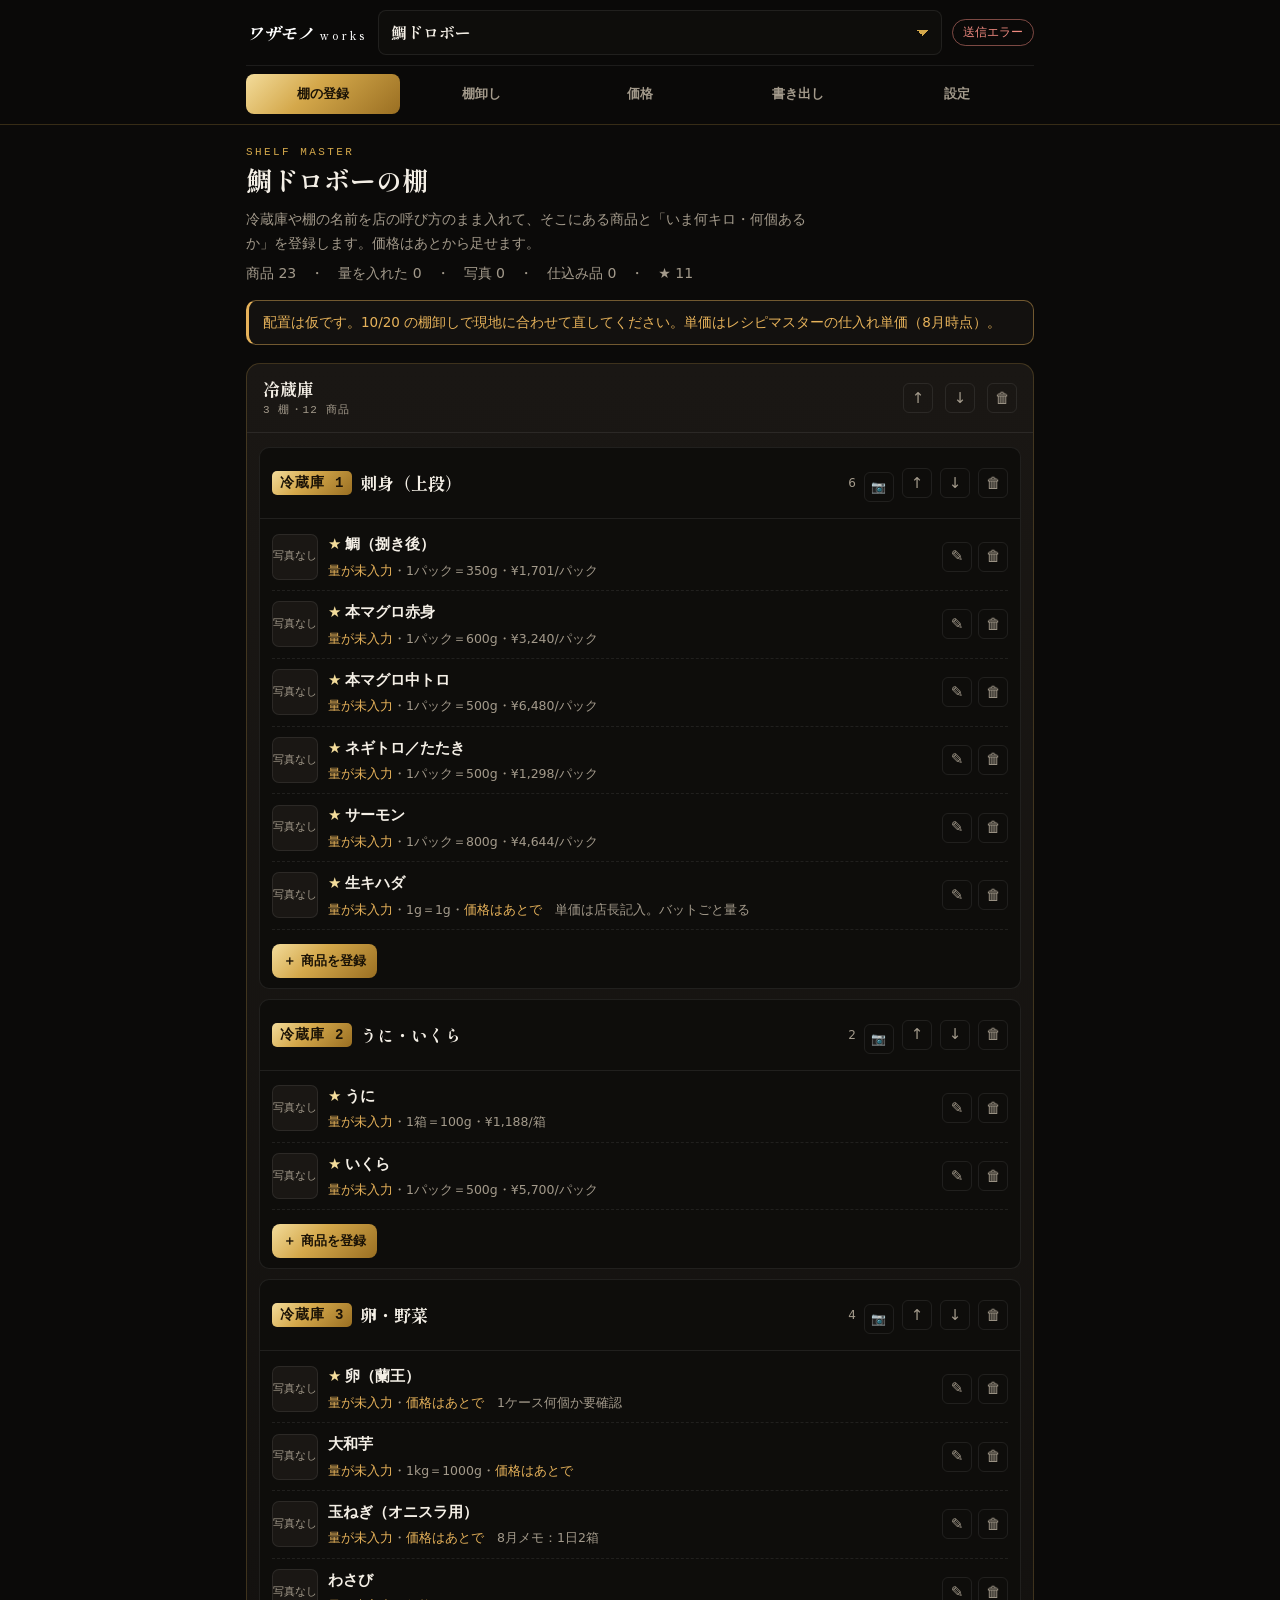
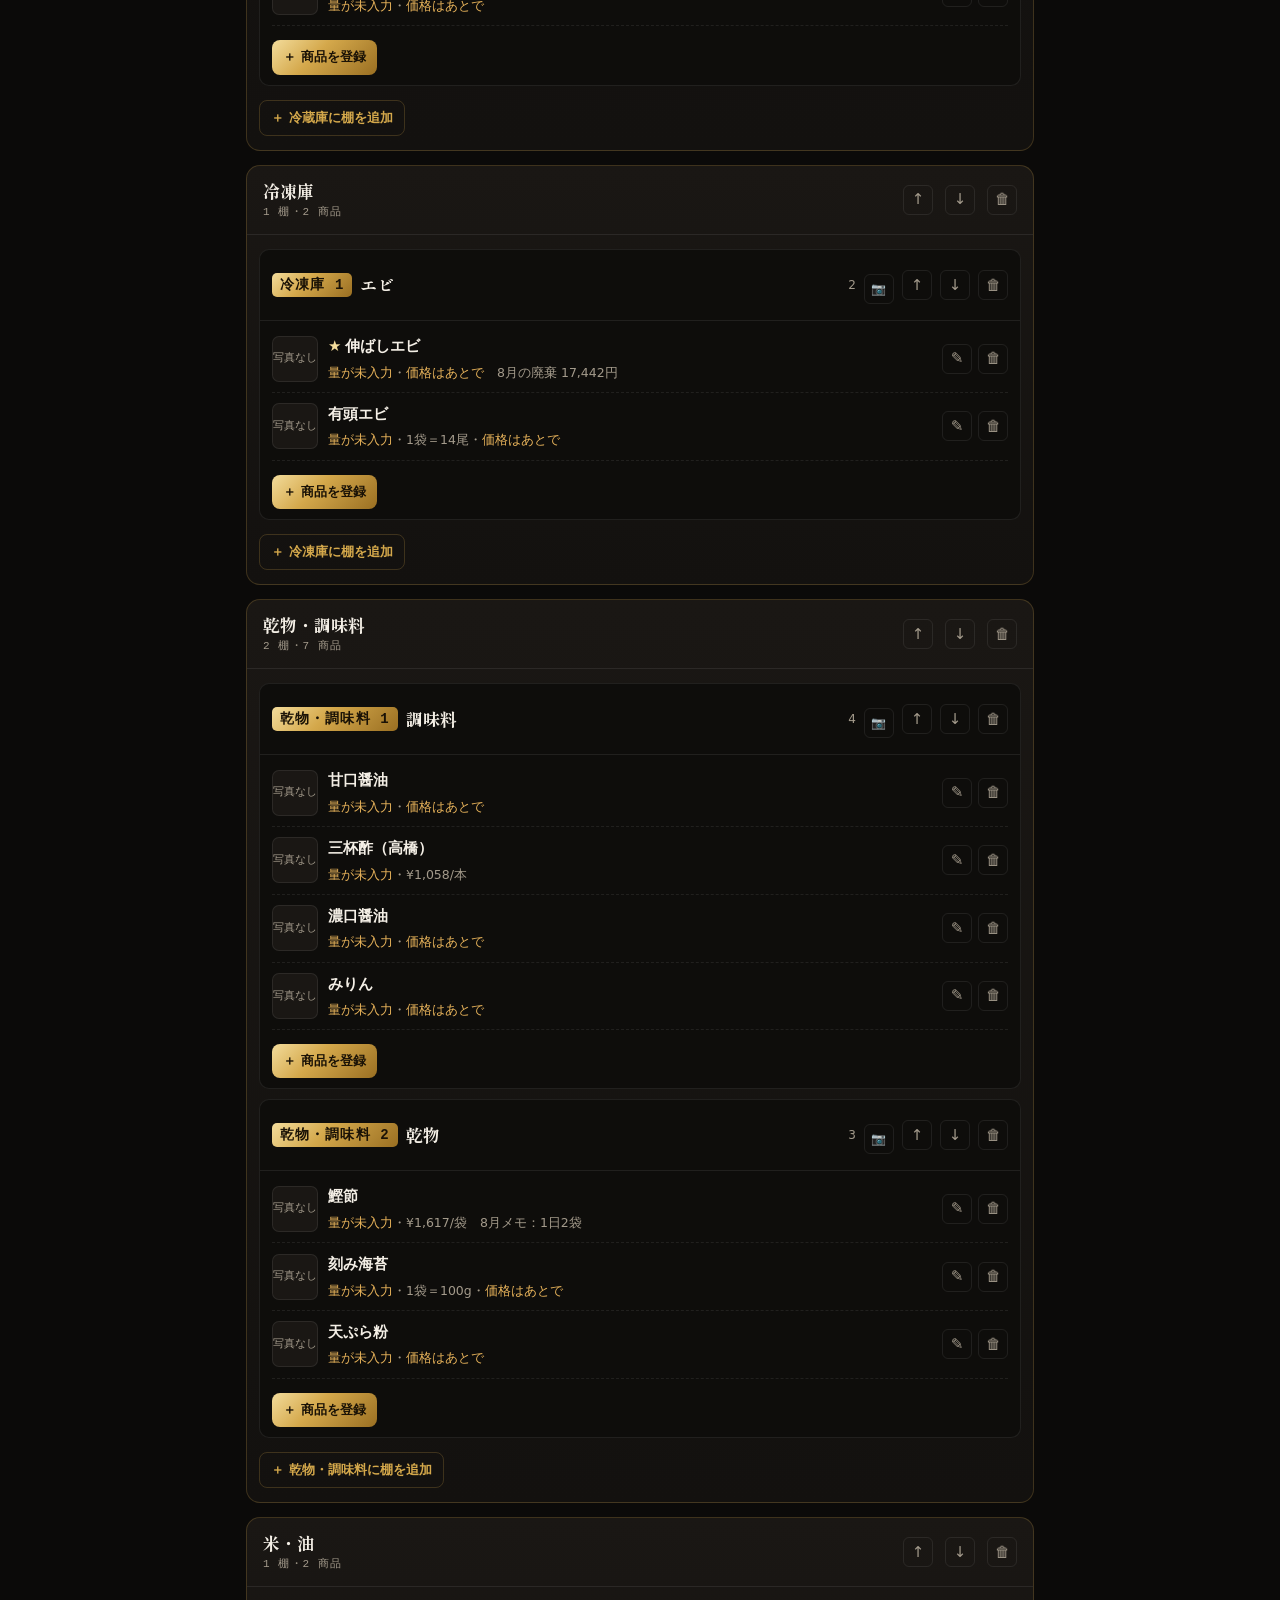
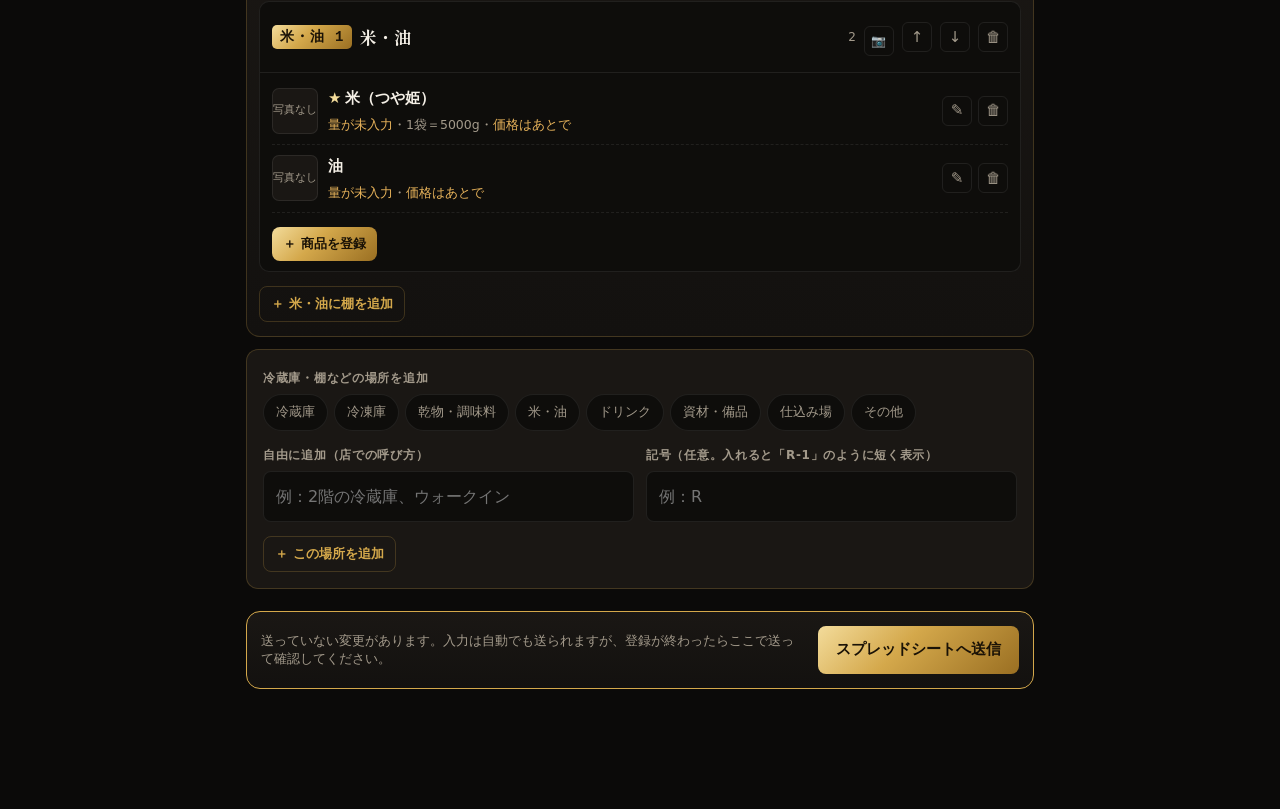
==== tanaoroshi/index.html @ 56462ffc "棚卸しアプリの画面をvercelでも開けるようにする（/tanaoroshi/） GASの枠の外で全画面のアプリとして開けるよう、wazamono-karte の tanaoroshi.html を置" ====
<!doctype html>
<html lang="ja">
<head>
<meta charset="utf-8">
<meta name="viewport" content="width=device-width, initial-scale=1, viewport-fit=cover">
<meta name="theme-color" content="#0b0a09">
<meta name="color-scheme" content="dark">
<meta name="robots" content="noindex,nofollow">
<title>棚卸し 棚マスタ</title>
<link rel="manifest" href="manifest.webmanifest">
<link rel="apple-touch-icon" href="icon-192.png">
<meta name="apple-mobile-web-app-capable" content="yes">
<meta name="mobile-web-app-capable" content="yes">
<meta name="apple-mobile-web-app-title" content="棚卸し">
<meta name="apple-mobile-web-app-status-bar-style" content="black">
<link rel="preconnect" href="https://fonts.googleapis.com">
<link href="https://fonts.googleapis.com/css2?family=Shippori+Mincho:wght@500;700;800&display=swap" rel="stylesheet">
<style>
/* 案件カルテと同じ黒×金。棚番号は等幅で、現場で貼るラベルと同じ字面にする */
:root{
  --bg:#0b0a09; --panel:#13110f; --panel2:#1a1714; --field:#0e0d0b;
  --ink:#f4efe6; --sub:#a39a8b; --line:rgba(212,168,75,.22); --line2:rgba(255,255,255,.08);
  --gold:#d4a84b; --gold-hi:#f3dc9b; --gold-grad:linear-gradient(135deg,#f3dc9b 0%,#d4a84b 42%,#9a6f22 100%);
  --ok:#8bd0a0; --warn:#e6b25a; --err:#f08a80;
  --serif:'Shippori Mincho','Hiragino Mincho ProN','Yu Mincho',serif;
  --mono:ui-monospace,Menlo,Consolas,monospace;
  color-scheme:dark;
}
*{box-sizing:border-box}
html,body{background:var(--bg);color:var(--ink)}
body{margin:0;font:15px/1.7 system-ui,-apple-system,'Hiragino Sans','Yu Gothic UI',sans-serif;min-height:100vh;overflow-x:hidden}
body::before{content:"";position:fixed;inset:0;z-index:-1;pointer-events:none;background:
  radial-gradient(900px 520px at 88% -8%,rgba(255,255,255,.07),transparent 62%),
  radial-gradient(700px 500px at 10% 110%,rgba(212,168,75,.09),transparent 62%),var(--bg)}
h1,h2,h3{font-family:var(--serif);font-weight:700;margin:0;text-wrap:balance}
button,input,select,textarea{font:inherit;color:inherit}
.wrap{max-width:820px;margin:0 auto;padding-block:0 120px;padding-inline:16px}
.mark{display:inline-flex;align-items:baseline;gap:6px;line-height:1;color:#fff}
.mark .wz{font:800 17px/1.05 var(--serif);font-style:italic}
.mark .wk{font:500 11px/1 var(--serif);letter-spacing:.3em}
.eyebrow{font:11px/1 var(--mono);letter-spacing:.22em;color:var(--gold);text-transform:uppercase}
label,.lb{display:block;font-size:12px;font-weight:600;color:var(--sub);margin:14px 0 6px;letter-spacing:.06em}
input,select,textarea{width:100%;font-size:16px;padding:11px 12px;border:1px solid var(--line2);background:var(--field);border-radius:8px;outline:none;color:var(--ink)}
input:focus,select:focus,textarea:focus{border-color:var(--gold);box-shadow:0 0 0 3px rgba(212,168,75,.18)}
textarea{min-height:110px;resize:vertical;font-family:var(--mono);font-size:12px}
select{appearance:none;background-image:linear-gradient(45deg,transparent 50%,var(--gold) 50%),linear-gradient(135deg,var(--gold) 50%,transparent 50%);background-position:calc(100% - 18px) 50%,calc(100% - 12px) 50%;background-size:6px 6px;background-repeat:no-repeat;padding-right:36px}
.btn{background:var(--gold-grad);color:#1a1206;border:0;border-radius:8px;padding:11px 18px;font-weight:700;cursor:pointer;white-space:nowrap}
.btn.ghost{background:none;border:1px solid var(--line);color:var(--gold)}
.btn.danger{background:none;border:1px solid rgba(240,138,128,.5);color:var(--err)}
.btn.sm{padding:6px 11px;font-size:13px}
.btn:disabled{opacity:.4;cursor:default}
.btn:focus-visible,.link:focus-visible,.tab:focus-visible,.ic:focus-visible{outline:2px solid var(--gold-hi);outline-offset:2px}
.link{background:none;border:0;color:var(--sub);cursor:pointer;padding:4px 0;font-size:13px;text-decoration:underline}
.actions{display:flex;gap:10px;flex-wrap:wrap;align-items:center;margin-top:14px}

/* 上部バー */
.bar{position:sticky;top:env(safe-area-inset-top,0px);z-index:20;background:rgba(11,10,9,.86);backdrop-filter:blur(10px);border-bottom:1px solid var(--line)}
.bar .in{max-width:820px;margin:0 auto;padding:10px 16px;display:flex;align-items:center;gap:10px;flex-wrap:wrap}
.bar select{width:auto;flex:1;min-width:0;padding:8px 36px 8px 12px;font-family:var(--serif);font-weight:700}
.stat{font-size:11.5px;padding:3px 10px;border-radius:99px;border:1px solid var(--line2);white-space:nowrap;color:var(--sub);cursor:pointer;background:none}
.stat.saved{color:var(--ok);border-color:rgba(139,208,160,.4)}
.stat.dirty,.stat.saving,.stat.off{color:var(--warn);border-color:rgba(230,178,90,.45)}
.stat.error,.stat.none{color:var(--err);border-color:rgba(240,138,128,.5)}
.tabs{display:flex;gap:4px;width:100%;border-top:1px solid var(--line2);padding-top:8px}
.tab{flex:1;background:none;border:0;border-radius:8px;padding:9px 0;color:var(--sub);cursor:pointer;font-weight:600;letter-spacing:0;font-size:13px;white-space:nowrap}
.tab.on{color:#1a1206;background:var(--gold-grad)}

.hero{padding:22px 0 4px}
.hero h2{font-size:26px}
.hero p{color:var(--sub);margin:6px 0 0;max-width:40em;font-size:14px}
.notice{border:1px solid rgba(230,178,90,.45);border-left:3px solid var(--warn);background:var(--panel);border-radius:10px;padding:10px 14px;margin-top:14px;font-size:13.5px;color:var(--warn)}
.notice.err{border-color:rgba(240,138,128,.5);border-left-color:var(--err);color:var(--err)}

/* 場所・棚・品目 */
.loc{background:linear-gradient(180deg,var(--panel2),var(--panel));border:1px solid var(--line);border-radius:14px;margin-top:14px;overflow:hidden}
.loc>.head{display:flex;align-items:center;gap:12px;padding:14px 16px;border-bottom:1px solid var(--line2)}
.loc .code{font:800 22px/1 var(--serif);font-style:italic;color:var(--gold);min-width:30px}
.loc .nm{flex:1;font:700 17px/1.3 var(--serif);min-width:0}
.loc .nm small{display:block;font:11px/1.4 var(--mono);color:var(--sub);letter-spacing:.1em;margin-top:3px}
.loc>.body{padding:4px 12px 14px}
.shelf{border:1px solid var(--line2);border-radius:10px;background:var(--field);margin-top:10px;overflow:hidden}
.shelf>.head{display:flex;align-items:center;gap:8px;padding:10px 12px;border-bottom:1px solid var(--line2);flex-wrap:wrap}
.no{font:700 14px/1 var(--mono);letter-spacing:.08em;color:#1a1206;background:var(--gold-grad);padding:5px 8px;border-radius:5px;white-space:nowrap}
.shelf .nm{flex:1 1 110px;font-weight:700;min-width:0;overflow-wrap:anywhere;cursor:text}
.shelf .cnt{font-size:12px;color:var(--sub);white-space:nowrap}
.ic{background:none;border:1px solid var(--line2);color:var(--sub);border-radius:6px;width:30px;height:30px;cursor:pointer;line-height:1;padding:0;flex:none}
.ic:hover{border-color:var(--gold);color:var(--gold)}
.items{padding:4px 12px 10px}
.it{display:grid;grid-template-columns:auto 1fr auto;gap:2px 10px;padding:9px 0;border-bottom:1px dashed var(--line2);align-items:center}
.it:last-child{border-bottom:0}
.it .ph{grid-column:1;grid-row:1/3;width:46px;height:46px;border-radius:7px;object-fit:cover;background:var(--panel2);border:1px solid var(--line2);display:block}
.it .ph.none{display:flex;align-items:center;justify-content:center;color:var(--sub);font-size:11px}
.it .n{grid-column:2;grid-row:1;font-weight:700;overflow-wrap:anywhere;min-width:0}
.it .n .star{color:var(--gold-hi);margin-right:4px}
.it .d{grid-column:2;grid-row:2;font-size:12.5px;color:var(--sub);font-variant-numeric:tabular-nums}
.it .ops{grid-column:3;grid-row:1/3;display:flex;gap:6px}
.empty{color:var(--sub);font-size:13.5px;padding:10px 0}
.form{background:var(--panel2);border:1px solid var(--line);border-radius:12px;padding:4px 16px 16px;margin-top:12px}
.two{display:grid;gap:0 12px}
@media(min-width:600px){.two{grid-template-columns:1fr 1fr}}
.three{display:grid;gap:0 12px;grid-template-columns:1fr 1fr}
@media(min-width:600px){.three{grid-template-columns:1fr 1fr 1fr}}
.chips{display:flex;flex-wrap:wrap;gap:6px}
.cb{border:1px solid var(--line2);background:var(--field);color:var(--sub);padding:6px 12px;border-radius:99px;cursor:pointer;font-size:13px}
.cb.on{border-color:var(--gold);color:#1a1206;background:var(--gold-grad);font-weight:700}
.note{font-size:12px;color:var(--sub);margin-top:5px}
.confirm{display:inline-flex;gap:6px;align-items:center}
.inline{display:flex;gap:8px;align-items:center;margin-top:10px}
.inline input{flex:1;min-width:0}
.filebtn{display:inline-flex;align-items:center;gap:6px;cursor:pointer;border:1px dashed var(--gold);color:var(--gold);padding:8px 13px;border-radius:8px;font-weight:600;margin:0;font-size:13.5px}
.filebtn input{display:none}
.photo{display:flex;gap:10px;align-items:center;margin-top:10px}
.photo img{width:72px;height:72px;object-fit:cover;border-radius:8px;border:1px solid var(--line);display:block}
.shelfph{width:40px;height:40px;object-fit:cover;border-radius:6px;border:1px solid var(--line2);flex:none;display:block}

/* 棚卸し */
.sum{display:grid;grid-template-columns:repeat(auto-fit,minmax(150px,1fr));gap:10px;margin-top:14px}
.tile{background:linear-gradient(180deg,var(--panel2),var(--panel));border:1px solid var(--line);border-radius:12px;padding:12px 14px}
.tile .k{font-size:11.5px;color:var(--sub);letter-spacing:.06em}
.tile .v{font:700 22px/1.2 var(--serif);margin-top:4px;font-variant-numeric:tabular-nums}
.tile .v small{font-size:13px;color:var(--sub);font-family:system-ui}
.prog{height:3px;background:var(--line2);border-radius:2px;margin-top:10px;overflow:hidden}
.prog i{display:block;height:100%;width:0;background:var(--gold-grad);transition:width .3s}
.row{display:grid;grid-template-columns:auto 1fr 110px;gap:10px;align-items:center;padding:8px 0;border-bottom:1px dashed var(--line2)}
.row:last-child{border-bottom:0}
.row .ph{grid-column:1;width:40px;height:40px;border-radius:6px;object-fit:cover;border:1px solid var(--line2);background:var(--panel2);display:block}
.row .n{font-weight:700;overflow-wrap:anywhere}
.row .d{font-size:12px;color:var(--sub);font-variant-numeric:tabular-nums}
.row input{grid-column:3;text-align:right;font-variant-numeric:tabular-nums;padding:9px 10px;font-size:18px}
.row input.done{border-color:rgba(139,208,160,.5)}
.hist{margin-top:10px}
.hist .r{display:grid;grid-template-columns:1fr auto auto;gap:10px;align-items:center;padding:9px 0;border-bottom:1px dashed var(--line2);font-size:14px;font-variant-numeric:tabular-nums}
.hist .r b{font-family:var(--serif)}
.mr{margin-top:16px}
.mr .eq{display:grid;grid-template-columns:repeat(auto-fit,minmax(120px,1fr));gap:8px;margin-top:8px;font-variant-numeric:tabular-nums}
.mr .eq div{background:var(--field);border:1px solid var(--line2);border-radius:8px;padding:8px 10px}
.mr .eq .k{font-size:11px;color:var(--sub)}
.mr .eq .v{font-weight:700;font-size:16px}
.mr .eq .v.big{color:var(--gold-hi);font-size:20px;font-family:var(--serif)}

.badge{display:inline-block;font:600 10.5px/1 system-ui;padding:3px 7px;border-radius:99px;border:1px solid var(--line);color:var(--gold);margin-left:6px;vertical-align:middle;letter-spacing:.04em}
.badge.prep{color:var(--ok);border-color:rgba(139,208,160,.5)}
details.more{margin-top:12px;border:1px solid var(--line2);border-radius:10px;background:var(--field)}
details.more>summary{list-style:none;cursor:pointer;padding:10px 12px;color:var(--gold);font-weight:600;font-size:13.5px}
details.more>summary::-webkit-details-marker{display:none}
details.more>summary::after{content:"＋";float:right}
details.more[open]>summary::after{content:"－"}
details.more>.in{padding:0 12px 12px}
.send{margin-top:22px;background:linear-gradient(180deg,var(--panel2),var(--panel));border:1px solid var(--gold);border-radius:14px;padding:14px;display:flex;gap:12px;align-items:center;flex-wrap:wrap}
.send .msg{flex:1;min-width:0;font-size:12.5px;color:var(--sub);line-height:1.45}
.pick{display:flex;flex-wrap:wrap;gap:6px;margin-top:6px}
.pick .cb{font-size:12.5px;padding:5px 10px}
/* 価格 */
.pr{border:1px solid var(--line2);border-radius:10px;background:var(--field);margin-top:10px;padding:10px 12px}
.pr .top{display:flex;gap:8px;align-items:center;flex-wrap:wrap}
.pr .top .n{font-weight:700;flex:1;min-width:0;overflow-wrap:anywhere}
.pr .cur{font-size:12.5px;color:var(--gold-hi);font-variant-numeric:tabular-nums;white-space:nowrap}
.pr .cur.none{color:var(--warn)}
.pr .g{display:grid;grid-template-columns:1fr 1fr 1fr;gap:6px;margin-top:8px}
@media(min-width:600px){.pr .g{grid-template-columns:1.2fr .8fr 1fr 1fr auto}}
.pr .g input,.pr .g select{padding:8px 9px;font-size:15px}
.pr .g label{margin:0 0 3px;font-size:11px}
.pr .hist{font-size:12px;color:var(--sub);margin-top:6px;font-variant-numeric:tabular-nums}
.pr .btn{align-self:end}
/* 書き出し・設定 */
.card{background:linear-gradient(180deg,var(--panel2),var(--panel));border:1px solid var(--line);border-radius:14px;padding:16px;margin-top:14px}
.card h3{font-size:17px}
.card p{color:var(--sub);font-size:13.5px;margin:6px 0 0}
.card a{color:var(--gold)}
table{border-collapse:collapse;width:100%;font-size:12px;font-variant-numeric:tabular-nums}
th,td{border-bottom:1px solid var(--line2);padding:5px 8px;text-align:left;white-space:nowrap}
th{color:var(--gold);font-weight:600}
.tw{overflow-x:auto;margin-top:10px;max-height:260px;border:1px solid var(--line2);border-radius:8px}
.toast{position:fixed;left:50%;bottom:calc(28px + env(safe-area-inset-bottom,0px));transform:translateX(-50%);background:var(--gold-grad);color:#1a1206;font-weight:700;padding:10px 18px;border-radius:99px;font-size:14px;z-index:50;max-width:90vw}
.diag{white-space:pre-wrap;word-break:break-all;font:11px/1.6 var(--mono);color:var(--sub);background:var(--field);border:1px solid var(--line2);border-radius:8px;padding:10px;margin-top:10px}
@media(prefers-reduced-motion:reduce){*{transition:none!important}}
</style>
</head>
<body>

<script>
/* 本体のスクリプトより先に置く：読み込み中に起きたエラーを画面に出す（GAS上で原因を見るため） */
window.addEventListener('error', function (e) {
  var el = document.getElementById('fatal');
  if (!el) { el = document.createElement('div'); el.id = 'fatal'; el.style.cssText = 'position:fixed;left:0;right:0;top:0;z-index:99;background:#5a1d18;color:#fff;padding:10px 14px;font:13px/1.5 system-ui;white-space:pre-wrap;word-break:break-all'; document.body.appendChild(el); }
  var src = (e.filename || '').split('/').pop();
  el.textContent = '画面でエラーが起きました：' + (e.message || e) + '　（' + src + ' ' + (e.lineno || '') + ':' + (e.colno || '') + '）　この文言をそのまま送ってください';
}, true);
</script>
<div class="bar"><div class="in">
  <div class="mark"><span class="wz">ワザモノ</span><span class="wk">works</span></div>
  <select id="store" aria-label="店舗"></select>
  <button class="stat" id="stat" title="同期の状態。タップで設定">－</button>
  <div class="tabs" role="tablist">
    <button class="tab on" data-v="reg" role="tab">棚の登録</button>
    <button class="tab" data-v="count" role="tab">棚卸し</button>
    <button class="tab" data-v="price" role="tab">価格</button>
    <button class="tab" data-v="out" role="tab">書き出し</button>
    <button class="tab" data-v="cfg" role="tab">設定</button>
  </div>
</div></div>
<div class="wrap"><div id="app"></div></div>
<div id="toast" class="toast" hidden></div>

<script>
/* =========================================================
   棚卸し 棚マスタ
   ・管理者が営業後に店へ入り、場所ごとに棚へ番号を振って品目（名前・写真・風袋・単価）を登録する
   ・店長はその番号順に数量を入れるだけ（棚卸しモード）。はかりで量るものは風袋を自動で引く
   ・入力は端末へ即保存し、数秒後にスプレッドシートへ自動同期。他の端末の変更は30秒ごとに取り込む
   ・写真は Drive へ上げ、スプレッドシートにはURLを書く
   ・同期先は Apps Script のウェブアプリ（tanaoroshi.gs）。GAS上で開けば設定不要、別サイトとして開くときはURLを設定に入れる
   ========================================================= */
const STORES = ['鯛ドロボー','島ドロボー','志知カフェ','麺ドロボー','牛と米','AWAWA','わぎゅぎゅ','北淡シマウマ'];
const LOC_PRESETS = ['冷蔵庫','冷凍庫','乾物・調味料','米・油','ドリンク','資材・備品','仕込み場','その他'];
const UNITS = ['kg','g','個','パック','本','袋','箱','ケース','缶','尾','枚','バット'];
const CONV_UNITS = ['g','個','ml','尾','枚'];
const KEY = 'tana:v2';
const POLL_MS = 30000;
const APP_VER = '2026-10-14 r8';

const $ = (s, r=document) => r.querySelector(s);
const $$ = (s, r=document) => [...r.querySelectorAll(s)];
const esc = s => String(s ?? '').replace(/[&<>"']/g, c => ({'&':'&amp;','<':'&lt;','>':'&gt;','"':'&quot;',"'":'&#39;'}[c]));
const uid = p => p + Date.now().toString(36) + Math.random().toString(36).slice(2,6);
const yen = n => '¥' + Math.round(n || 0).toLocaleString('ja-JP');
const num = v => { const n = parseFloat(String(v ?? '').replace(/[,，]/g, '')); return isNaN(n) ? null : n; };
const today = () => { const d = new Date(); return d.getFullYear() + '-' + String(d.getMonth()+1).padStart(2,'0') + '-' + String(d.getDate()).padStart(2,'0'); };
const wait = ms => new Promise(r => setTimeout(r, ms));

/* ---------- 初期データ：鯛ドロボー（理想と現実のFシートのレシピ単価＋8月MRシートの品目から） ---------- */
function seedTai(){
  const it = (name, unit, conv, convUnit, price, vendor, star, memo, tare) => ({ id:uid('i'), name, unit, conv, convUnit, price, vendor, star:!!star, prep:false, madeFrom:[], fName:'', memo:memo||'', tare:tare||null, photo:null, buyUnit:unit, pack:1, prices: price != null ? [{ id:uid('q'), date:'2026-08-01', buyUnit:unit, pack:1, price, tax:'抜', vendor:'', memo:'レシピマスターの単価' }] : [] });
  return {
    note:'配置は仮です。10/20 の棚卸しで現地に合わせて直してください。単価はレシピマスターの仕入れ単価（8月時点）。',
    locations:[
      { id:uid('l'), code:'', name:'冷蔵庫', shelves:[
        { id:uid('s'), label:'1', name:'刺身（上段）', photo:null, items:[
          it('鯛（捌き後）','パック',350,'g',1701,'',1),
          it('本マグロ赤身','パック',600,'g',3240,'',1),
          it('本マグロ中トロ','パック',500,'g',6480,'',1),
          it('ネギトロ／たたき','パック',500,'g',1298,'',1),
          it('サーモン','パック',800,'g',4644,'',1),
          it('生キハダ','g',1,'g',null,'魚福',1,'単価は店長記入。バットごと量る',0),
        ]},
        { id:uid('s'), label:'2', name:'うに・いくら', photo:null, items:[
          it('うに','箱',100,'g',1188,'',1),
          it('いくら','パック',500,'g',5700,'',1),
        ]},
        { id:uid('s'), label:'3', name:'卵・野菜', photo:null, items:[
          it('卵（蘭王）','ケース',null,'個',null,'',1,'1ケース何個か要確認'),
          it('大和芋','kg',1000,'g',null,'',0),
          it('玉ねぎ（オニスラ用）','箱',null,'g',null,'',0,'8月メモ：1日2箱'),
          it('わさび','本',null,'g',null,'',0),
        ]},
      ]},
      { id:uid('l'), code:'', name:'冷凍庫', shelves:[
        { id:uid('s'), label:'1', name:'エビ', photo:null, items:[
          it('伸ばしエビ','袋',null,'尾',null,'',1,'8月の廃棄 17,442円'),
          it('有頭エビ','袋',14,'尾',null,'',0),
        ]},
      ]},
      { id:uid('l'), code:'', name:'乾物・調味料', shelves:[
        { id:uid('s'), label:'1', name:'調味料', photo:null, items:[
          it('甘口醤油','本',null,'ml',null,'',0),
          it('三杯酢（高橋）','本',null,'ml',1058,'',0),
          it('濃口醤油','本',null,'ml',null,'',0),
          it('みりん','本',null,'ml',null,'',0),
        ]},
        { id:uid('s'), label:'2', name:'乾物', photo:null, items:[
          it('鰹節','袋',null,'g',1617,'',0,'8月メモ：1日2袋'),
          it('刻み海苔','袋',100,'g',null,'',0),
          it('天ぷら粉','袋',null,'g',null,'',0),
        ]},
      ]},
      { id:uid('l'), code:'', name:'米・油', shelves:[
        { id:uid('s'), label:'1', name:'米・油', photo:null, items:[
          it('米（つや姫）','袋',5000,'g',null,'',1),
          it('油','缶',null,'ml',null,'',0),
        ]},
      ]},
    ],
    counts:[],
  };
}

/* ---------- 端末内保存 ---------- */
let DB = null;
const ls = {
  get(k){ try { return JSON.parse(localStorage.getItem(KEY + ':' + k)); } catch (e) { return null; } },
  set(k, v){ try { localStorage.setItem(KEY + ':' + k, JSON.stringify(v)); return true; } catch (e) { return false; } },
};
function emptyStore(){ return { note:'', locations:[], counts:[], masterRev:0, dirty:false }; }
function load(){
  DB = ls.get('db');
  if (!DB || !DB.stores) DB = { ver:2, stores:{} };
  STORES.forEach(s => { if (!DB.stores[s]) DB.stores[s] = emptyStore(); });
  if (!DB.stores['鯛ドロボー'].locations.length && !DB.stores['鯛ドロボー'].seeded) { Object.assign(DB.stores['鯛ドロボー'], seedTai(), { seeded:true, dirty:true }); }
}
let saveT;
function save(){ clearTimeout(saveT); saveT = setTimeout(() => { if (!ls.set('db', DB)) toast('端末に保存できません（容量不足）。写真を減らすか、書き出しでJSONを控えてください'); }, 150); }

const CFG = Object.assign({ url:'', pw:'', name:'' }, ls.get('cfg') || {});
if (!CFG.url) CFG.url = 'https://script.google.com/macros/s/AKfycbxcfUPd5VRyvc5DkuEi3YfT4ANrAZYq1OpkmF62tLXPVsgsNAbgOGe2oRFIGbmG7ZTz/exec';   /* vercel版：同期先はいつものGASのURL */
const S = { store:'鯛ドロボー', view:'reg', form:null, confirmId:null, draftCount:null, newShelf:null, net:'none', netMsg:'', sheetUrl:'', syncing:false, again:false, localRev:0 };
{ const u = ls.get('ui'); if (u && STORES.includes(u.store)) S.store = u.store; const qs = new URLSearchParams(location.search).get('store'); if (qs && STORES.includes(qs)) S.store = qs; }   /* 店ごとのURL（?store=鯛ドロボー）で開くとその店が選ばれる */
const ui = () => ls.set('ui', { store:S.store });
const cur = () => DB.stores[S.store];
/* 棚の呼び方は店ごとに違う（冷蔵庫1、a、上段…）ので、棚のラベルは自由入力。場所に記号があれば「R-1」、無ければ「冷蔵庫 1」 */
const shelfLabel = sh => sh.label != null && sh.label !== '' ? String(sh.label) : String(sh.no ?? '');
const shelfNo = (loc, sh) => loc.code ? loc.code + '-' + shelfLabel(sh) : loc.name + ' ' + shelfLabel(sh);
const nextLabel = loc => { let n = loc.shelves.length + 1; while (loc.shelves.some(x => shelfLabel(x) === String(n))) n++; return String(n); };
const itemById = (st, id) => { for (const l of st.locations) for (const sh of l.shelves) for (const i of sh.items) if (i.id === id) return i; return null; };
const allItems = st => st.locations.flatMap(l => l.shelves.flatMap(s => s.items.map(i => ({ loc:l, shelf:s, item:i }))));
const lastCount = st => st.counts.length ? st.counts[st.counts.length - 1] : null;
/* 価格：item.prices = [{id,date,buyUnit,pack,price,tax,vendor,memo}] を履歴で持つ。円/数える単位 ＝ 価格 ÷ 入数 */
const sortP = ps => ps.slice().sort((a, b) => (a.date || '') < (b.date || '') ? -1 : (a.date || '') > (b.date || '') ? 1 : 0);
const latestP = i => i.prices && i.prices.length ? sortP(i.prices)[i.prices.length - 1] : null;
const unitPrice = (pr, fallback) => pr ? (num(pr.price) == null ? null : num(pr.price) / (num(pr.pack) > 0 ? num(pr.pack) : 1)) : (fallback ?? null);
const priceOf = i => unitPrice(latestP(i), i.price);
const priceAt = (i, date) => { if (!i.prices || !i.prices.length) return i.price ?? null; const ps = sortP(i.prices).filter(p => !p.date || !date || p.date <= date); return ps.length ? unitPrice(ps[ps.length - 1]) : unitPrice(sortP(i.prices)[0]); };
const fmtP = pr => !pr ? '' : `${yen(pr.price)}/${esc(pr.buyUnit || '単位')}${num(pr.pack) > 1 ? `（${pr.pack}入）` : ''}${pr.tax === '込' ? '税込' : ''}${pr.date ? `・${esc(pr.date)}` : ''}`;
const draft = () => S.draftCount || (S.draftCount = ls.get('draft:' + S.store) || { date:today(), by:CFG.name || '', qty:{}, purchases:'', sales:'' });
/* 登録画面に出す「いまの量」：下書きにあればそれ、無ければ最後に締めた棚卸しの値 */
const qtyNow = i => { const d = draft(); if (d.qty[i.id] != null && d.qty[i.id] !== '') return { raw:d.qty[i.id], draft:true }; const lc = lastCount(cur()); if (lc && lc.qty[i.id] != null) return { raw:lc.qtyRaw && lc.qtyRaw[i.id] != null ? lc.qtyRaw[i.id] : lc.qty[i.id], draft:false }; return null; };
const isWeighed = i => (i.unit === 'g' || i.unit === 'kg') && num(i.tare) > 0;
const netQty = (i, raw) => { const r = num(raw); if (r == null) return null; if (!isWeighed(i)) return r; const g = Math.max(0, r - num(i.tare)); return i.unit === 'kg' ? g / 1000 : g; };

/* ---------- サーバー呼び出し（案件カルテと同じ形） ---------- */
const IN_GAS = typeof google !== 'undefined' && google.script && google.script.run;
const MOCK = /[?&]mock=1/.test(location.search);
const canSync = () => IN_GAS || MOCK || !!CFG.url;
function api(fn, arg){
  const call = new Promise((resolve, reject) => {
    const done = r => { if (r && r.ok) resolve(r.data); else { const e = new Error((r && r.error) || 'error'); e.code = r && r.error; reject(e); } };
    if (IN_GAS) google.script.run.withSuccessHandler(done).withFailureHandler(e => reject(new Error((e && e.message) || String(e)))).rpc(fn, CFG.pw, arg);
    else if (MOCK) mockRpc(fn, CFG.pw, arg).then(done, reject);
    else if (CFG.url) fetch(CFG.url, { method:'POST', body:JSON.stringify({ fn, pw:CFG.pw, arg }) }).then(r => r.json()).then(done, e => reject(new Error('サーバーに接続できません（' + ((e && e.message) || e) + '）')));
    else reject(new Error('同期先が未設定'));
  });
  const timeout = new Promise((_, rej) => setTimeout(() => rej(new Error('通信がタイムアウトしました')), 45000));
  return Promise.race([call, timeout]);
}
/* 画面だけ試すときの疑似サーバー（?mock=1）。端末内に保存する */
async function mockRpc(fn, pw, arg){
  await wait(150);
  const db = ls.get('mockdb') || { stores:{} };
  const st = db.stores[arg.store] || (db.stores[arg.store] = { masterRev:0, master:{ note:'', locations:[] }, counts:[] });
  let data = null;
  if (fn === 'version') data = { masterRev:st.masterRev, countsRev:st.counts.length };
  else if (fn === 'pull') data = { masterRev:st.masterRev, master:st.master, counts:st.counts, sheetUrl:'https://docs.google.com/spreadsheets/d/mock' };
  else if (fn === 'pushMaster') { if (arg.base !== st.masterRev) data = { conflict:true, masterRev:st.masterRev, master:st.master }; else { st.master = arg.master; st.masterRev++; data = { masterRev:st.masterRev }; } }
  else if (fn === 'pushCounts') { arg.counts.forEach(c => { const i = st.counts.findIndex(x => x.id === c.id); if (i >= 0) st.counts[i] = c; else st.counts.push(c); }); data = { n:arg.counts.length }; }
  else if (fn === 'deleteCount') { st.counts = st.counts.filter(c => c.id !== arg.id); data = true; }
  else if (fn === 'uploadPhoto') data = { url:arg.dataUrl, id:'mock' };
  ls.set('mockdb', db);
  return { ok:true, data };
}

/* ---------- 同期 ---------- */
function setNet(st, msg){ S.net = st; S.netMsg = msg || ''; const el = $('#stat'); if (!el) return; el.className = 'stat ' + st; el.textContent = { none:'同期先なし', saved:'同期済み', saving:'送信中…', dirty:'未送信', off:'オフライン', error:'送信エラー' }[st] || st; el.title = msg || '同期の状態。タップで設定'; }
function markMaster(){ const st = cur(); st.dirty = true; S.localRev++; save(); setNet('dirty'); clearTimeout(markMaster.t); markMaster.t = setTimeout(pushMaster, 1500); }
async function uploadPending(st){
  for (const loc of st.locations) for (const sh of loc.shelves) {
    const targets = [sh.photo, ...sh.items.map(i => i.photo)].filter(p => p && p.dataUrl && !p.url);
    for (const p of targets) { const r = await api('uploadPhoto', { name:(S.store + '_' + (p.id || uid('p')) + '.jpg'), dataUrl:p.dataUrl }); p.url = r.url; p.id = r.id || p.id; delete p.dataUrl; save(); }
  }
}
async function pushMaster(){
  const st = cur(), store = S.store;
  if (!st.dirty) return; if (!canSync()) { setNet('none'); return; }
  if (S.syncing) { S.again = true; return; }
  if (!navigator.onLine) { setNet('off', '端末には保存済み。回線が戻ると送ります'); return; }
  S.syncing = true; setNet('saving'); const rev = S.localRev;
  try {
    await uploadPending(st);
    const r = await api('pushMaster', { store, base:st.masterRev, master:{ note:st.note, locations:st.locations }, editor:CFG.name });
    if (r.conflict) { Object.assign(st, { note:r.master.note || '', locations:r.master.locations, masterRev:r.masterRev, dirty:false }); save(); toast('他の端末で先に変更されていたので、その内容を取り込みました。もう一度操作してください'); if (S.store === store) render(); }
    else { st.masterRev = r.masterRev; if (S.localRev === rev) st.dirty = false; else S.again = true; save(); }
    setNet(st.dirty ? 'dirty' : 'saved');
  } catch (e) {
    if (e.code === 'auth') { setNet('error', 'パスワードが違います'); toast('同期のパスワードが違います。設定を確認してください'); }
    else { setNet('error', e.message); clearTimeout(pushMaster.retry); pushMaster.retry = setTimeout(pushMaster, 20000); }
  } finally { S.syncing = false; if (S.again) { S.again = false; setTimeout(pushMaster, 300); } }
}
async function pushCounts(){
  const st = cur(), store = S.store; const pend = st.counts.filter(c => !c.synced);
  if (!pend.length || !canSync() || !navigator.onLine) return;
  try { await api('pushCounts', { store, counts:pend.map(c => ({ ...c, synced:undefined })), editor:CFG.name }); pend.forEach(c => c.synced = true); save(); if (!st.dirty) setNet('saved'); if (S.store === store && S.view === 'count' && !document.activeElement.dataset.qty) render(); }
  catch (e) { setNet('error', e.message); clearTimeout(pushCounts.retry); pushCounts.retry = setTimeout(pushCounts, 20000); }
}
async function pull(store, quiet){
  if (!canSync()) { setNet('none'); return; }
  const st = DB.stores[store];
  try {
    const r = await api('pull', { store });
    if (r.sheetUrl) S.sheetUrl = r.sheetUrl;
    if (!st.dirty && r.master && (r.masterRev !== st.masterRev || !st.locations.length)) { st.note = r.master.note || ''; st.locations = r.master.locations || []; st.masterRev = r.masterRev; st.seeded = true; }
    else if (!st.dirty && r.masterRev === 0 && st.locations.length) st.dirty = true;   /* サーバーが空で端末にだけ棚がある（初回の鯛など）→ 送る */
    const local = st.counts.filter(c => !c.synced); st.counts = [...(r.counts || []).map(c => ({ ...c, synced:true })), ...local].sort((a, b) => a.date < b.date ? -1 : 1);
    save(); if (S.store === store) { if (!quiet) render(); setNet(st.dirty ? 'dirty' : 'saved'); }
    if (st.dirty) pushMaster(); pushCounts();
  } catch (e) { setNet('error', e.message); }
}
async function poll(){
  if (!canSync() || !navigator.onLine || document.hidden) return;
  const st = cur(), store = S.store;
  try { const v = await api('version', { store }); if (S.store !== store) return;
    if (!st.dirty && v.masterRev !== st.masterRev) { await pull(store, S.view === 'count'); if (S.view !== 'count') toast('他の端末の変更を取り込みました'); }
    else if (!st.dirty && v.countsRev !== st.counts.filter(c => c.synced).length) await pull(store, true);
  } catch (e) { /* 次の周期で再試行 */ }
}
setInterval(poll, POLL_MS);
addEventListener('online', () => { pushMaster(); pushCounts(); poll(); });
document.addEventListener('visibilitychange', () => { if (!document.hidden) poll(); });

/* ---------- 画面 ---------- */
function boot(){
  load();
  const sel = $('#store');
  sel.innerHTML = STORES.map(s => `<option ${s === S.store ? 'selected' : ''}>${esc(s)}</option>`).join('');
  sel.onchange = () => { S.store = sel.value; S.form = null; S.draftCount = null; S.newShelf = null; ui(); render(); pull(S.store); };
  $$('.tab').forEach(b => b.onclick = () => setView(b.dataset.v));
  $('#stat').onclick = () => setView('cfg');
  $('#app').addEventListener('click', onClick);
  $('#app').addEventListener('input', onInput);
  $('#app').addEventListener('change', onChange);
  if (!canSync()) S.view = 'cfg';
  setView(S.view);
  pull(S.store);
}
function setView(v){ S.view = v; $$('.tab').forEach(x => x.classList.toggle('on', x.dataset.v === v)); render(); }
function render(){ ({ reg:renderReg, count:renderCount, price:renderPrice, out:renderOut, cfg:renderCfg })[S.view](); setNet(S.net, S.netMsg); if (window.claude) $$('[data-act="dl"]').forEach(b => b.hidden = true); }
const thumb = p => !p ? '' : p.dataUrl ? p.dataUrl : (p.url && (p.url.match(/\/d\/([\w-]+)/) || p.url.match(/[?&]id=([\w-]+)/))) ? 'https:' + '/' + '/drive.google.com/thumbnail?id=' + (p.url.match(/\/d\/([\w-]+)/) || p.url.match(/[?&]id=([\w-]+)/))[1] + '&sz=w400' : (p.url || '');

/* 一番下の送信ボタン：自動送信と同じ処理を今すぐ走らせ、結果を言葉で返す */
async function sendSheet(){
  const st = cur(); const all = allItems(st);
  if (!canSync()) { toast('同期先が未設定です。設定タブでURLを入れてください'); setView('cfg'); return; }
  if (!navigator.onLine) return toast('オフラインです。回線が戻ると自動で送ります');
  st.dirty = true; S.localRev++; clearTimeout(markMaster.t);
  toast('送信中…'); await pushMaster();
  const d = draft(); const nq = all.filter(x => num(d.qty[x.item.id]) != null).length;
  let closed = null;
  if (nq) { if (!d.by && CFG.name) d.by = CFG.name; closed = closeCount(true); }   /* 量が入っていれば、この時点の在庫として締めてシートへ */
  await pushCounts();
  if (S.net === 'saved') toast(`送信しました：商品 ${all.length}（量あり ${nq}・仕込み品 ${all.filter(x => x.item.prep).length}・写真 ${all.filter(x => x.item.photo).length}）${closed ? '　在庫金額 ' + yen(closed.total) : ''}`);
  else if (S.net === 'error') toast('送信に失敗しました：' + S.netMsg);
  render();
}

/* --- 棚の登録 --- */
function renderReg(){
  const st = cur(); const all = allItems(st);
  const n = all.length, stars = all.filter(x => x.item.star).length, preps = all.filter(x => x.item.prep).length, photos = all.filter(x => x.item.photo).length, counted = all.filter(x => { const q = qtyNow(x.item); return q && q.draft; }).length;
  $('#app').innerHTML = `
    <div class="hero"><div class="eyebrow">SHELF MASTER</div><h2>${esc(S.store)}の棚</h2>
      <p>冷蔵庫や棚の名前を店の呼び方のまま入れて、そこにある商品と「いま何キロ・何個あるか」を登録します。価格はあとから足せます。</p>
      <p style="font-variant-numeric:tabular-nums">商品 ${n}　・　量を入れた ${counted}　・　写真 ${photos}　・　仕込み品 ${preps}　・　★ ${stars}</p>
      ${st.note ? `<div class="notice">${esc(st.note)}</div>` : ''}
    </div>
    ${st.locations.map(locHtml).join('') || '<div class="empty">まだ場所がありません。下から冷蔵庫や棚を追加してください。</div>'}
    <div class="form"><label>冷蔵庫・棚などの場所を追加</label>
      <div class="chips">${LOC_PRESETS.map(nm => `<button class="cb" data-act="addloc" data-name="${esc(nm)}">${esc(nm)}</button>`).join('')}</div>
      <div class="two"><div><label>自由に追加（店での呼び方）</label><input id="nlname" placeholder="例：2階の冷蔵庫、ウォークイン"></div><div><label>記号（任意。入れると「R-1」のように短く表示）</label><input id="nlcode" placeholder="例：R" maxlength="3"></div></div>
      <div class="actions"><button class="btn ghost sm" data-act="addloc-free">＋ この場所を追加</button></div>
    </div>
    <div class="send"><div class="msg" id="sendmsg">${canSync() ? (st.dirty ? '送っていない変更があります。' : 'スプレッドシートと同じ内容です。') + '入力は自動でも送られますが、登録が終わったらここで送って確認してください。' : '同期先が未設定です。「設定」でウェブアプリURLを入れると送れます。'}</div><button class="btn" data-act="send-sheet">スプレッドシートへ送信</button></div>`;
}
function locHtml(loc){
  const adding = S.newShelf === loc.id;
  return `<section class="loc" data-loc="${loc.id}">
    <div class="head">${loc.code ? `<span class="code">${esc(loc.code)}</span>` : ''}
      <div class="nm" data-act="rename-loc" title="タップで名前を変更">${esc(loc.name)}<small>${loc.shelves.length} 棚・${loc.shelves.reduce((a, s) => a + s.items.length, 0)} 商品</small></div>
      <button class="ic" data-act="loc-up" title="上へ">↑</button><button class="ic" data-act="loc-down" title="下へ">↓</button>
      ${delBtn('loc', loc.id)}
    </div>
    <div class="body">
      ${loc.shelves.map(sh => shelfHtml(loc, sh)).join('')}
      ${adding ? `<div class="inline"><input id="nslabel" value="${esc(nextLabel(loc))}" placeholder="番号や名前" style="flex:0 0 96px" autocomplete="off"><input id="nsname" placeholder="補足（任意。上段・野菜室 など）" autocomplete="off"><button class="btn sm" data-act="addshelf-go">追加</button><button class="ic" data-act="addshelf-cancel">×</button></div><div class="note">番号は店の呼び方で。「1」「a」「上段」など何でも構いません。</div>`
              : `<div class="actions"><button class="btn ghost sm" data-act="addshelf">＋ ${esc(loc.name)}に棚を追加</button></div>`}
    </div></section>`;
}
function shelfHtml(loc, sh){
  const editing = S.form && S.form.shelf === sh.id;
  return `<div class="shelf" data-shelf="${sh.id}">
    <div class="head"><span class="no" data-act="relabel-shelf" title="タップで番号を変更">${esc(shelfNo(loc, sh))}</span>
      ${sh.photo ? `<img class="shelfph" src="${esc(thumb(sh.photo))}" alt="">` : ''}
      <span class="nm" data-act="rename-shelf" title="タップで補足を変更">${esc(sh.name || '')}</span>
      <span class="cnt">${sh.items.length}</span>
      <label class="ic" title="棚の写真" style="display:inline-flex;align-items:center;justify-content:center;cursor:pointer">📷<input type="file" accept="image/&#42;" capture="environment" data-shelfphoto="${sh.id}" style="display:none"></label>
      <button class="ic" data-act="shelf-up" title="上へ">↑</button><button class="ic" data-act="shelf-down" title="下へ">↓</button>
      ${delBtn('shelf', sh.id)}
    </div>
    <div class="items">
      ${sh.items.map(i => `<div class="it" data-item="${i.id}">
        ${i.photo ? `<img class="ph" src="${esc(thumb(i.photo))}" alt="">` : '<span class="ph none">写真なし</span>'}
        <div class="n">${i.star ? '<span class="star">★</span>' : ''}${esc(i.name)}${i.prep ? '<span class="badge prep">仕込み品</span>' : ''}${i.fName ? '<span class="badge">りそげん</span>' : ''}</div>
        <div class="d">${(() => { const q = qtyNow(i); if (!q) return '<span style="color:var(--warn)">量が未入力</span>'; const n = netQty(i, q.raw); return `<b style="color:var(--gold-hi)">${isWeighed(i) ? esc(q.raw) + 'g → ' : ''}${n != null ? +(+n).toFixed(3) : esc(q.raw)}${esc(i.unit)}</b>${q.draft ? '' : '（前回）'}`; })()}${i.conv ? `・1${esc(i.unit)}＝${i.conv}${esc(i.convUnit)}` : ''}${priceOf(i) != null ? `・${yen(priceOf(i))}/${esc(i.unit)}` : '・<span style="color:var(--warn)">価格はあとで</span>'}${num(i.tare) > 0 ? `・風袋${i.tare}g` : ''}${i.prep && i.madeFrom && i.madeFrom.length ? `・材料 ${i.madeFrom.map(id => { const x = itemById(cur(), id); return x ? esc(x.name) : ''; }).filter(Boolean).join('、')}` : ''}${i.memo ? `　${esc(i.memo)}` : ''}</div>
        <div class="ops"><button class="ic" data-act="edit-item" title="編集">✎</button>${delBtn('item', i.id)}</div>
      </div>`).join('') || '<div class="empty">商品なし</div>'}
      ${editing ? itemForm(S.form) : `<div class="actions"><button class="btn sm" data-act="new-item">＋ 商品を登録</button></div>`}
    </div></div>`;
}
function delBtn(kind, id){
  if (S.confirmId === id) return `<span class="confirm"><button class="btn danger sm" data-act="del-${kind}">本当に削除</button><button class="ic" data-act="cancel-del">×</button></span>`;
  return `<button class="ic" data-act="ask-del" data-id="${id}" title="削除">🗑</button>`;
}
function itemForm(f){
  const others = allItems(cur()).map(x => x.item).filter(x => x.id !== f.editingId && !x.prep);
  return `<div class="form" id="itemform">
    <label>商品の名前 <b style="color:var(--gold)">必須</b></label><input id="f-name" value="${esc(f.name)}" placeholder="例：本マグロ赤身" autocomplete="off">
    <div class="photo">${f.photo ? `<img src="${esc(thumb(f.photo))}" alt=""><button class="ic" data-act="del-photo" title="写真を外す">×</button>` : ''}
      <label class="filebtn">📷 ${f.photo ? '撮り直す' : '写真を撮る'}<input type="file" accept="image/&#42;" capture="environment" id="f-photo"></label></div>
    <div class="actions">
      <button class="cb ${f.prep ? 'on' : ''}" data-act="toggle-prep">仕込み品</button>
      <button class="cb ${f.star ? 'on' : ''}" data-act="toggle-star">★ 重点（毎回数える）</button>
    </div>
    ${f.prep ? `<label>この仕込み品の材料（この店の商品から選ぶ。任意）</label><div class="pick">${others.map(o => `<button class="cb ${(f.madeFrom || []).includes(o.id) ? 'on' : ''}" data-act="toggle-made" data-id="${o.id}">${esc(o.name)}</button>`).join('') || '<span class="note">先に材料の商品を登録すると、ここに出ます</span>'}</div>` : ''}
    <div class="two">
      <div><label>いまの量（この棚にある分）${(f.unit === 'g' || f.unit === 'kg') && num(f.tare) > 0 ? '　※はかりの表示を g で' : ''}</label><input id="f-qty" inputmode="decimal" value="${esc(f.qty ?? '')}" placeholder="例：3 → 3${esc(f.unit)}"></div>
    </div>
    <label>数える単位</label>
    <div class="chips" id="f-units">${UNITS.map(u => `<button class="cb ${f.unit === u ? 'on' : ''}" data-act="set-unit" data-u="${u}">${u}</button>`).join('')}</div>
    <details class="more" ${f.editingId || f.open ? 'open' : ''}><summary>くわしく（換算・風袋・仕入れ先・価格・りそげん名）</summary><div class="in">
      <div class="three">
        <div><label>1単位＝</label><input id="f-conv" inputmode="decimal" value="${f.conv ?? ''}" placeholder="例：600"></div>
        <div><label>換算の単位</label><select id="f-convu">${CONV_UNITS.map(u => `<option ${f.convUnit === u ? 'selected' : ''}>${u}</option>`).join('')}</select></div>
        <div><label>風袋（容器の重さ g）</label><input id="f-tare" inputmode="decimal" value="${f.tare ?? ''}" placeholder="例：バット 420"></div>
      </div>
      <div class="two">
        <div><label>仕入れ先</label><input id="f-vendor" value="${esc(f.vendor)}" placeholder="例：魚福"></div>
        <div><label>メモ</label><input id="f-memo" value="${esc(f.memo)}" placeholder="例：1ケース何個か要確認"></div>
      </div>
      <label>仕入れ価格（分かる範囲で。あとから「価格」タブでまとめて入れられます）</label>
      <div class="three">
        <div><label>仕入れ単位</label><select id="f-buyunit">${UNITS.map(u => `<option ${(f.buyUnit || f.unit) === u ? 'selected' : ''}>${u}</option>`).join('')}</select></div>
        <div><label>入数（1仕入れ単位に数える単位が何${esc(f.unit)}）</label><input id="f-pack" inputmode="decimal" value="${f.pack ?? ''}" placeholder="例：12"></div>
        <div><label>価格（円）</label><input id="f-price" inputmode="decimal" value="${f.newPrice ?? ''}" placeholder="例：3240"></div>
      </div>
      <div class="three">
        <div><label>税</label><div class="chips"><button class="cb ${f.tax !== '込' ? 'on' : ''}" data-act="set-tax" data-t="抜">税抜</button><button class="cb ${f.tax === '込' ? 'on' : ''}" data-act="set-tax" data-t="込">税込</button></div></div>
        <div><label>適用日</label><input type="date" id="f-pdate" value="${esc(f.newDate || today())}"></div>
        <div><label>いまの単価</label><div style="padding:9px 0;font-weight:700;color:var(--gold-hi)">${priceOf(f) != null ? yen(priceOf(f)) + '/' + esc(f.unit) : '－'}</div></div>
      </div>
      ${f.prices && f.prices.length ? `<div class="note">履歴：${sortP(f.prices).slice(-3).reverse().map(fmtP).join('　/　')}</div>` : ''}
      <label>理想と現実のF（りそげん）での商品名</label><input id="f-fname" value="${esc(f.fName || '')}" placeholder="すり合わせのゴーサインが出てから記入">
      <div class="note">ここは名前の対応を記録するだけです。りそげん側への登録はこのツールからは行いません。</div>
    </div></details>
    <div class="note">単位が g か kg で風袋を入れると、棚卸しでは「はかりの表示」をそのまま入れるだけで容器の重さを引きます。</div>
    <div class="actions"><button class="btn" data-act="save-item">${f.editingId ? '更新' : '登録して次へ'}</button><button class="btn ghost" data-act="cancel-item">やめる</button></div>
  </div>`;
}
/* --- 棚卸し --- */
function renderCount(){
  const st = cur(); const rows = allItems(st); const last = lastCount(st);
  const d = draft();
  const q = r => netQty(r.item, d.qty[r.item.id]);
  const pz = i => priceAt(i, d.date);
  const done = rows.filter(r => q(r) != null).length;
  const total = rows.reduce((a, r) => a + (q(r) || 0) * (pz(r.item) || 0), 0);
  const starTotal = rows.filter(r => r.item.star).reduce((a, r) => a + (q(r) || 0) * (pz(r.item) || 0), 0);
  const prepRows = rows.filter(r => r.item.prep), prepDone = prepRows.filter(r => q(r) != null).length, prepTotal = prepRows.reduce((a, r) => a + (q(r) || 0) * (pz(r.item) || 0), 0);
  const noPrice = rows.filter(r => pz(r.item) == null && q(r)).length;
  const prevTotal = last ? last.total : null;
  const pur = num(d.purchases), sales = num(d.sales);
  const cogs = prevTotal != null && pur != null ? prevTotal + pur - total : null;
  const mr = cogs != null && sales ? cogs / sales * 100 : null;
  let grouped = '';
  st.locations.forEach(loc => loc.shelves.forEach(sh => {
    if (!sh.items.length) return;
    grouped += `<div class="shelf"><div class="head"><span class="no">${esc(shelfNo(loc, sh))}</span>${sh.photo ? `<img class="shelfph" src="${esc(thumb(sh.photo))}" alt="">` : ''}<span class="nm" style="cursor:default">${esc(loc.name)}　${esc(sh.name)}</span></div><div class="items">
      ${sh.items.map(i => { const raw = d.qty[i.id] ?? ''; const n = netQty(i, raw); const pv = last && last.qty[i.id]; const w = isWeighed(i); return `<div class="row">
        ${i.photo ? `<img class="ph" src="${esc(thumb(i.photo))}" alt="">` : '<span></span>'}
        <div><div class="n">${i.star ? '<span class="star">★</span>' : ''}${esc(i.name)}${i.prep ? '<span class="badge prep">仕込</span>' : ''}</div><div class="d">${w ? `はかりの表示を入力（風袋 ${i.tare}g を引く）` : esc(i.unit)}${pz(i) != null ? `・${yen(pz(i))}/${esc(i.unit)}` : '・価格未入力'}${pv != null ? `・前回 ${pv}${w ? esc(i.unit) : ''}` : ''}${n != null && w ? `・正味 ${+n.toFixed(3)}${esc(i.unit)}` : ''}${n != null && pz(i) != null ? `・${yen(n * pz(i))}` : ''}</div></div>
        <input class="${n != null ? 'done' : ''}" data-qty="${i.id}" inputmode="decimal" placeholder="${w ? 'g' : esc(i.unit)}" value="${esc(raw)}" aria-label="${esc(i.name)}の数量">
      </div>`; }).join('')}
    </div></div>`;
  }));
  $('#app').innerHTML = `
    <div class="hero"><div class="eyebrow">STOCK COUNT</div><h2>${esc(S.store)}の棚卸し</h2>
      <p>棚番号の順に数えて、数量を入れるだけです。1行ごとに端末へ保存されます。最後に「この棚卸しを締める」を押すとスプレッドシートへ送られます。</p></div>
    <div class="two"><div><label>棚卸し日</label><input type="date" id="c-date" value="${esc(d.date)}"></div><div><label>数えた人</label><input id="c-by" value="${esc(d.by)}" placeholder="例：水谷"></div></div>
    <div class="sum">
      <div class="tile"><div class="k">入力済み</div><div class="v">${done}<small> / ${rows.length}</small></div><div class="prog"><i style="width:${rows.length ? done / rows.length * 100 : 0}%"></i></div></div>
      <div class="tile"><div class="k">今回の在庫金額</div><div class="v">${yen(total)}</div>${noPrice ? `<div class="note" style="color:var(--warn)">価格未入力が ${noPrice} 品</div>` : ''}</div>
      <div class="tile"><div class="k">うち ★重点</div><div class="v">${yen(starTotal)}</div></div>
      ${prepRows.length ? `<div class="tile"><div class="k">仕込み品 ${prepDone}/${prepRows.length}</div><div class="v">${yen(prepTotal)}</div></div>` : ''}
      <div class="tile"><div class="k">前回在庫（${last ? esc(last.date) : 'なし'}）</div><div class="v">${prevTotal != null ? yen(prevTotal) : '－'}</div></div>
    </div>
    ${rows.length ? grouped : '<div class="empty">品目がありません。「棚の登録」で先に棚と品目を作ってください。</div>'}
    <div class="card mr"><h3>材料費の式（前回在庫＋仕入れ−今回在庫）</h3>
      <p>前回の棚卸しからこの日までの仕入れ合計と売上を入れると、実際の材料費率が出ます。</p>
      <div class="two"><div><label>期間の仕入れ合計（円）</label><input id="c-pur" inputmode="decimal" value="${esc(d.purchases)}" placeholder="請求書・納品書の合計"></div><div><label>期間の売上（円）</label><input id="c-sales" inputmode="decimal" value="${esc(d.sales)}" placeholder="POSの売上"></div></div>
      <div class="eq">
        <div><div class="k">前回在庫</div><div class="v">${prevTotal != null ? yen(prevTotal) : '－'}</div></div>
        <div><div class="k">＋ 仕入れ</div><div class="v">${pur != null ? yen(pur) : '－'}</div></div>
        <div><div class="k">− 今回在庫</div><div class="v">${yen(total)}</div></div>
        <div><div class="k">＝ 材料費</div><div class="v">${cogs != null ? yen(cogs) : '－'}</div></div>
        <div><div class="k">材料費率（MR）</div><div class="v big">${mr != null ? mr.toFixed(1) + '%' : '－'}</div></div>
      </div>
    </div>
    <div class="actions"><button class="btn" data-act="close-count" ${rows.length ? '' : 'disabled'}>この棚卸しを締める</button><button class="btn ghost" data-act="clear-count">入力をすべて消す</button></div>
    ${st.counts.length ? `<div class="card"><h3>これまでの棚卸し</h3><div class="hist">${st.counts.slice().reverse().map(c => `<div class="r"><span><b>${esc(c.date)}</b>　${esc(c.by || '')}　${c.mr != null ? `MR ${c.mr.toFixed(1)}%` : ''}${c.synced ? '' : '　<span style="color:var(--warn)">未送信</span>'}</span><span>${yen(c.total)}</span><span>${S.confirmId === c.id ? `<span class="confirm"><button class="btn danger sm" data-act="del-count" data-id="${c.id}">本当に削除</button><button class="ic" data-act="cancel-del">×</button></span>` : `<button class="ic" data-act="ask-del" data-id="${c.id}">🗑</button>`}</span></div>`).join('')}</div></div>` : ''}
  `;
}

/* --- 価格 --- */
function renderPrice(){
  const st = cur(); const rows = allItems(st);
  const miss = rows.filter(r => priceOf(r.item) == null).length;
  $('#app').innerHTML = `
    <div class="hero"><div class="eyebrow">PRICES</div><h2>${esc(S.store)}の食材価格</h2>
      <p>請求書や納品書を見ながら、ここでまとめて入れます。価格は履歴で残るので、値上がりしたら新しい日付で登録してください。棚卸しはその日に有効な価格で金額を出します。${miss ? `<br><span style="color:var(--warn)">価格未入力 ${miss} 品</span>` : ''}</p></div>
    ${rows.map(({ loc, shelf, item:i }) => { const lp = latestP(i); const cp = priceOf(i); return `<div class="pr" data-pitem="${i.id}">
      <div class="top"><span class="no">${esc(shelfNo(loc, shelf))}</span><span class="n">${i.star ? '<span class="star">★</span>' : ''}${esc(i.name)}</span><span class="cur ${cp == null ? 'none' : ''}">${cp != null ? yen(cp) + '/' + esc(i.unit) : '未入力'}</span></div>
      <div class="g">
        <div><label>仕入れ単位</label><select data-p="buyUnit">${UNITS.map(u => `<option ${(lp ? lp.buyUnit : i.buyUnit || i.unit) === u ? 'selected' : ''}>${u}</option>`).join('')}</select></div>
        <div><label>入数（${esc(i.unit)}）</label><input data-p="pack" inputmode="decimal" value="${lp ? lp.pack : (i.pack ?? 1)}"></div>
        <div><label>価格（円）</label><input data-p="price" inputmode="decimal" placeholder="${lp ? lp.price : '例：3240'}"></div>
        <div><label>適用日</label><input type="date" data-p="date" value="${today()}"></div>
        <button class="btn sm" data-act="add-price">登録</button>
      </div>
      ${i.prices && i.prices.length ? `<div class="hist">履歴：${sortP(i.prices).slice(-3).reverse().map(fmtP).join('　/　')}</div>` : ''}
    </div>`; }).join('') || '<div class="empty">品目がありません。「棚の登録」で先に品目を作ってください。</div>'}`;
}
function addPrice(el){
  const r = find(el.dataset.pitem); if (!r || !r.it) return;
  const g = s => $(`[data-p="${s}"]`, el).value;
  const price = num(g('price')); if (price == null) return toast('価格を入れてください');
  const pack = num(g('pack')) > 0 ? num(g('pack')) : 1;
  r.it.prices = r.it.prices || []; r.it.prices.push({ id:uid('q'), date:g('date') || today(), buyUnit:g('buyUnit'), pack, price, tax:'抜', vendor:r.it.vendor || '', memo:'' });
  r.it.buyUnit = g('buyUnit'); r.it.pack = pack; r.it.price = unitPrice(latestP(r.it));
  markMaster(); const y = scrollY; render(); scrollTo(0, y); toast(`${r.it.name}：${yen(r.it.price)}/${r.it.unit} で登録しました`);
}

/* --- 書き出し --- */
function masterRows(st){
  const h = ['店舗','場所','棚','棚の補足','棚の写真','商品','仕込み品','材料','数える単位','1単位の換算','換算単位','仕入れ単位','入数','仕入れ価格','税','価格の適用日','円/数える単位','風袋(g)','仕入れ先','重点','写真','りそげん名','メモ'];
  const r = allItems(st).map(({ loc, shelf, item }) => { const lp = latestP(item); return [S.store, loc.name, shelfNo(loc, shelf), shelf.name || '', shelf.photo && shelf.photo.url || '', item.name, item.prep ? '仕込み品' : '', (item.madeFrom || []).map(id => { const x = itemById(st, id); return x ? x.name : ''; }).filter(Boolean).join('、'), item.unit, item.conv ?? '', item.convUnit ?? '', lp ? lp.buyUnit : (item.buyUnit || ''), lp ? lp.pack : (item.pack ?? ''), lp ? lp.price : '', lp ? lp.tax : '', lp ? lp.date : '', priceOf(item) ?? '', item.tare ?? '', item.vendor, item.star ? '★' : '', item.photo && item.photo.url || '', item.fName || '', item.memo]; });
  return [h, ...r];
}
function countRows(st, c){
  const h = ['店舗','棚卸し日','数えた人','棚','商品','仕込み品','数える単位','数量(正味)','はかり表示','風袋(g)','円/数える単位','金額','重点'];
  const r = allItems(st).map(({ loc, shelf, item }) => { const q = c.qty[item.id]; const raw = c.qtyRaw && c.qtyRaw[item.id]; const pr = priceAt(item, c.date); return [S.store, c.date, c.by, shelfNo(loc, shelf), item.name, item.prep ? '仕込み品' : '', item.unit, q ?? '', raw ?? '', item.tare ?? '', pr ?? '', q != null && pr != null ? Math.round(q * pr) : '', item.star ? '★' : '']; });
  return [h, ...r];
}
const tsv = rows => rows.map(r => r.map(v => String(v ?? '').replace(/[\t\r\n]+/g, ' ')).join('\t')).join('\n');
function tableHtml(rows){ return `<div class="tw"><table><thead><tr>${rows[0].map(h => `<th>${esc(h)}</th>`).join('')}</tr></thead><tbody>${rows.slice(1).map(r => `<tr>${r.map(v => `<td>${esc(v)}</td>`).join('')}</tr>`).join('')}</tbody></table></div>`; }
function renderOut(){
  const st = cur(); const last = lastCount(st);
  const m = masterRows(st); const c = last ? countRows(st, last) : null;
  $('#app').innerHTML = `
    <div class="hero"><div class="eyebrow">EXPORT</div><h2>${esc(S.store)}の書き出し</h2>
      <p>同期が動いていれば、スプレッドシートの「品目マスタ」「棚卸し」「棚卸し明細」タブに自動で入っています。ここは手で貼りたいときと、別の端末へ引き継ぐときに使います。</p>
      ${S.sheetUrl ? `<p><a href="${esc(S.sheetUrl)}" target="_blank" rel="noopener">同期先のスプレッドシートを開く</a></p>` : ''}</div>
    <div class="card"><h3>品目マスタ（${m.length - 1}行）</h3><p>棚番号・品目・単位・換算・仕入れ単位と価格・風袋・写真URL。価格の履歴はシートの「価格履歴」タブに入ります。</p>
      ${m.length > 1 ? tableHtml(m) : '<div class="empty">品目がありません</div>'}
      <div class="actions"><button class="btn" data-act="copy" data-what="master">📋 コピー（スプレッドシート用）</button><button class="btn ghost" data-act="dl" data-what="master">CSVをダウンロード</button></div></div>
    <div class="card"><h3>最新の棚卸し ${last ? `（${esc(last.date)}・${yen(last.total)}）` : ''}</h3><p>${last ? '棚番号順の数量と金額。' : 'まだ締めた棚卸しがありません。'}</p>
      ${c ? tableHtml(c) : ''}
      <div class="actions"><button class="btn" data-act="copy" data-what="count" ${c ? '' : 'disabled'}>📋 コピー（スプレッドシート用）</button><button class="btn ghost" data-act="dl" data-what="count" ${c ? '' : 'disabled'}>CSVをダウンロード</button></div></div>
    <div class="card"><h3>JSON（この店の全データ）</h3><p>棚・品目・棚卸し履歴をすべて含みます。TEBANASHI 本体への取り込み、または同期が使えない端末への引き継ぎ用。</p>
      <div class="actions"><button class="btn" data-act="copy" data-what="json">📋 JSONをコピー</button><button class="btn ghost" data-act="dl" data-what="json">JSONをダウンロード</button></div>
      <label>取り込む（JSONを貼る、またはファイルを選ぶ）</label><textarea id="imp" placeholder='{"locations":[...],"counts":[...]}'></textarea>
      <div class="actions"><button class="btn ghost" data-act="import">この店に取り込む（上書き）</button><label class="filebtn">📂 ファイルを選ぶ<input type="file" accept=".json,application/json" id="impfile"></label></div></div>
    <div class="card"><h3>この端末のデータを消す</h3><p>この端末からこの店の棚・品目・棚卸し履歴を消します。スプレッドシート側は消えません（次に開くと取り込み直します）。</p>
      <div class="actions">${S.confirmId === 'wipe' ? `<span class="confirm"><button class="btn danger" data-act="wipe">本当に消す</button><button class="ic" data-act="cancel-del">×</button></span>` : `<button class="btn danger" data-act="ask-del" data-id="wipe">端末から消す</button>`}</div></div>
    <textarea id="clip" style="position:fixed;left:-9999px;top:0;height:1px" aria-hidden="true"></textarea>`;
}

/* --- 設定 --- */
function renderCfg(){
  $('#app').innerHTML = `
    <div class="hero"><div class="eyebrow">SYNC</div><h2>同期の設定</h2>
      <p>${IN_GAS ? 'Apps Script 上で開いているので、同期先の設定は不要です。' : MOCK ? '疑似サーバー（?mock=1）で動いています。' : '別サイトとして開いているので、Apps Script のウェブアプリURLを入れてください。'}</p></div>
    <div class="card">
      <label>あなたの名前（更新者として記録されます）</label><input id="g-name" value="${esc(CFG.name)}" placeholder="例：工藤">
      ${IN_GAS || MOCK ? '' : `<label>ウェブアプリURL（tanaoroshi.gs を「ウェブアプリ」としてデプロイしたURL）</label><input id="g-url" value="${esc(CFG.url)}" placeholder="https:/&#47;script.google.com/macros/s/…/exec" inputmode="url">`}
      <label>パスワード（GASのスクリプトプロパティ PW に設定した場合だけ）</label><input id="g-pw" type="password" value="${esc(CFG.pw)}" autocomplete="current-password">
      <div class="actions"><button class="btn" data-act="save-cfg">保存して接続</button><button class="btn ghost" data-act="diag">接続診断</button></div>
      <div class="diag" id="diag" hidden></div>
    </div>
    <div class="card"><h3>仕組み</h3>
      <p>入力は端末に即保存。数秒後にスプレッドシートの「_data」へ送り、「品目マスタ」「棚卸し」「棚卸し明細」タブを書き換えます。他の端末の変更は30秒ごとに確認して取り込みます。写真は Drive の「棚卸し写真」フォルダへ上がり、シートにはURLが入ります。</p>
      <p style="margin-top:8px">版：${APP_VER}${S.sheetUrl ? `　・　<a href="${esc(S.sheetUrl)}" target="_blank" rel="noopener">スプレッドシートを開く</a>` : ''}</p></div>`;
}
async function runDiag(){
  const el = $('#diag'); el.hidden = false; const put = t => el.textContent += t + '\n'; el.textContent = '';
  put('開き方: ' + (IN_GAS ? 'Apps Script 内' : MOCK ? '疑似サーバー' : 'Webページ'));
  put('回線: ' + (navigator.onLine ? 'オンライン' : 'オフライン'));
  put('同期先: ' + (IN_GAS ? '（GAS）' : CFG.url || '未設定'));
  put('端末内保存: ' + (ls.set('diag', 1) ? 'OK' : '読み書きできません'));
  try { const t = Date.now(); const v = await api('version', { store:S.store }); put('サーバー応答: OK ' + (Date.now() - t) + 'ms  masterRev=' + v.masterRev + ' counts=' + v.countsRev); }
  catch (e) { put('サーバー応答: 失敗 ' + e.message + (e.code === 'auth' ? '（パスワード違い）' : '')); }
}

/* ---------- 操作 ---------- */
function find(id){
  for (const loc of cur().locations) { if (loc.id === id) return { loc }; for (const sh of loc.shelves) { if (sh.id === id) return { loc, sh }; for (const it of sh.items) if (it.id === id) return { loc, sh, it }; } }
  return null;
}
function onClick(e){
  const b = e.target.closest('[data-act]'); if (!b) return;
  const act = b.dataset.act, st = cur();
  const locEl = b.closest('[data-loc]'), shEl = b.closest('[data-shelf]'), itEl = b.closest('[data-item]');
  const loc = locEl && st.locations.find(l => l.id === locEl.dataset.loc);
  const sh = loc && shEl && loc.shelves.find(s => s.id === shEl.dataset.shelf);
  const it = sh && itEl && sh.items.find(i => i.id === itEl.dataset.item);
  const move = (arr, i, d) => { const j = i + d; if (j < 0 || j >= arr.length) return; [arr[i], arr[j]] = [arr[j], arr[i]]; };
  switch (act) {
    case 'addloc': addLoc('', b.dataset.name); break;
    case 'addloc-free': { const nm = $('#nlname').value.trim(), cd = $('#nlcode').value.trim().toUpperCase(); if (!nm) return toast('場所の名前を入れてください'); addLoc(cd, nm); break; }
    case 'loc-up': move(st.locations, st.locations.indexOf(loc), -1); markMaster(); render(); break;
    case 'loc-down': move(st.locations, st.locations.indexOf(loc), 1); markMaster(); render(); break;
    case 'addshelf': S.newShelf = loc.id; render(); { const i = $('#nslabel'); if (i) { i.focus(); i.select(); } } break;
    case 'addshelf-cancel': S.newShelf = null; render(); break;
    case 'addshelf-go': { const lb = $('#nslabel').value.trim() || nextLabel(loc), nm = $('#nsname').value.trim(); const sh2 = { id:uid('s'), label:lb, name:nm, photo:null, items:[] }; loc.shelves.push(sh2); S.newShelf = null; markMaster(); render(); toast(shelfNo(loc, sh2) + ' を追加しました'); break; }
    case 'shelf-up': move(loc.shelves, loc.shelves.indexOf(sh), -1); markMaster(); render(); break;
    case 'shelf-down': move(loc.shelves, loc.shelves.indexOf(sh), 1); markMaster(); render(); break;
    case 'rename-shelf': { const inp = document.createElement('input'); inp.value = sh.name; inp.placeholder = '棚の名前（例：上段・野菜室）'; inp.style.cssText = 'padding:6px 8px;font-size:14px'; b.replaceWith(inp); inp.focus();
      let done = false; const fin = () => { if (done) return; done = true; if (sh.name !== inp.value.trim()) { sh.name = inp.value.trim(); markMaster(); } render(); }; inp.onblur = fin; inp.onkeydown = ev => { if (ev.key === 'Enter') inp.blur(); }; break; }
    case 'new-item': S.form = { shelf:sh.id, name:'', qty:'', unit:UNITS[0], conv:'', convUnit:'g', price:null, prices:[], buyUnit:UNITS[0], pack:'', newPrice:'', tax:'抜', newDate:today(), tare:'', vendor:'', memo:'', star:false, prep:false, madeFrom:[], fName:'', photo:null, editingId:null, open:false }; render(); focusForm(); break;
    case 'edit-item': { const lp = latestP(it); const qn = qtyNow(it); S.form = { shelf:sh.id, ...it, qty:qn && qn.draft ? qn.raw : '', prices:(it.prices || []).map(p => ({ ...p })), madeFrom:(it.madeFrom || []).slice(), photo:it.photo ? { ...it.photo } : null, buyUnit:it.buyUnit || (lp && lp.buyUnit) || it.unit, pack:it.pack ?? (lp && lp.pack) ?? '', newPrice:'', tax:(lp && lp.tax) || '抜', newDate:today(), editingId:it.id }; render(); focusForm(); break; }
    case 'set-unit': readForm(); S.form.unit = b.dataset.u; render(); break;
    case 'set-tax': readForm(); S.form.tax = b.dataset.t; render(); break;
    case 'toggle-prep': readForm(); S.form.prep = !S.form.prep; render(); break;
    case 'toggle-made': { readForm(); const a = S.form.madeFrom || (S.form.madeFrom = []); const k = a.indexOf(b.dataset.id); if (k >= 0) a.splice(k, 1); else a.push(b.dataset.id); render(); break; }
    case 'send-sheet': sendSheet(); break;
    case 'rename-loc': { const inp = document.createElement('input'); inp.value = loc.name; inp.style.cssText = 'padding:6px 8px;font-size:15px'; b.replaceWith(inp); inp.focus();
      let done = false; const fin = () => { if (done) return; done = true; const v = inp.value.trim(); if (v && v !== loc.name) { loc.name = v; markMaster(); } render(); }; inp.onblur = fin; inp.onkeydown = ev => { if (ev.key === 'Enter') inp.blur(); }; break; }
    case 'relabel-shelf': { const inp = document.createElement('input'); inp.value = shelfLabel(sh); inp.style.cssText = 'padding:6px 8px;font-size:14px;width:90px'; b.replaceWith(inp); inp.focus(); inp.select();
      let done = false; const fin = () => { if (done) return; done = true; const v = inp.value.trim(); if (v && v !== shelfLabel(sh)) { sh.label = v; markMaster(); } render(); }; inp.onblur = fin; inp.onkeydown = ev => { if (ev.key === 'Enter') inp.blur(); }; break; }
    case 'toggle-star': readForm(); S.form.star = !S.form.star; render(); break;
    case 'del-photo': readForm(); S.form.photo = null; render(); break;
    case 'cancel-item': S.form = null; render(); break;
    case 'save-item': saveItem(); break;
    case 'ask-del': S.confirmId = b.dataset.id; render(); break;
    case 'cancel-del': S.confirmId = null; render(); break;
    case 'del-loc': st.locations = st.locations.filter(l => l !== loc); S.confirmId = null; markMaster(); render(); break;
    case 'del-shelf': loc.shelves = loc.shelves.filter(s => s !== sh); S.confirmId = null; markMaster(); render(); break;
    case 'del-item': sh.items = sh.items.filter(i => i !== it); S.confirmId = null; markMaster(); render(); break;
    case 'del-count': { const id = b.dataset.id; st.counts = st.counts.filter(c => c.id !== id); S.confirmId = null; save(); render(); if (canSync()) api('deleteCount', { store:S.store, id }).catch(e => toast('シート側の削除に失敗: ' + e.message)); break; }
    case 'close-count': closeCount(); break;
    case 'clear-count': S.draftCount = { date:today(), by:draft().by, qty:{}, purchases:'', sales:'' }; saveDraft(); render(); break;
    case 'copy': copyOut(b.dataset.what); break;
    case 'dl': download(b.dataset.what); break;
    case 'import': importJson($('#imp').value); break;
    case 'wipe': DB.stores[S.store] = emptyStore(); DB.stores[S.store].seeded = true; S.confirmId = null; S.draftCount = null; save(); toast('端末から消しました'); render(); pull(S.store); break;
    case 'save-cfg': { CFG.name = $('#g-name').value.trim(); CFG.pw = $('#g-pw').value; const u = $('#g-url'); if (u) CFG.url = u.value.trim(); ls.set('cfg', CFG); toast('保存しました'); pull(S.store); setView('reg'); break; }
    case 'diag': runDiag(); break;
    case 'add-price': addPrice(b.closest('[data-pitem]')); break;
  }
}
function addLoc(code, name){
  const st = cur();
  if (st.locations.some(l => l.name === name)) { let n = 2; while (st.locations.some(l => l.name === name + n)) n++; name = name + n; }
  if (code && st.locations.some(l => l.code === code)) { let n = 2; while (st.locations.some(l => l.code === code + n)) n++; code = code + n; }
  st.locations.push({ id:uid('l'), code, name, shelves:[] }); markMaster(); render();
}
function focusForm(){ const el = $('#f-name'); if (el) { el.scrollIntoView({ block:'center' }); el.focus(); } }
function readForm(){
  const f = S.form; if (!f || !$('#itemform')) return;
  f.name = $('#f-name').value; f.qty = $('#f-qty').value; f.conv = $('#f-conv').value; f.convUnit = $('#f-convu').value; f.newPrice = $('#f-price').value; f.buyUnit = $('#f-buyunit').value; f.pack = $('#f-pack').value; f.newDate = $('#f-pdate').value; f.tare = $('#f-tare').value; f.vendor = $('#f-vendor').value; f.memo = $('#f-memo').value; f.fName = $('#f-fname').value; f.open = $('#itemform details.more').open;
}
function saveItem(){
  readForm(); const f = S.form; const name = f.name.trim(); if (!name) { toast('材料の名前を入れてください'); return $('#f-name').focus(); }
  const r = find(f.shelf); if (!r) return;
    const prices = (f.prices || []).map(p => ({ ...p }));
  if (num(f.newPrice) != null) prices.push({ id:uid('q'), date:f.newDate || today(), buyUnit:f.buyUnit || f.unit, pack:num(f.pack) > 0 ? num(f.pack) : 1, price:num(f.newPrice), tax:f.tax || '抜', vendor:f.vendor.trim(), memo:'' });
  const rec = { id:f.editingId || uid('i'), name, unit:f.unit, conv:num(f.conv), convUnit:f.convUnit, buyUnit:f.buyUnit || f.unit, pack:num(f.pack) > 0 ? num(f.pack) : 1, prices, price:unitPrice(latestP({ prices }), f.price), tare:num(f.tare), vendor:f.vendor.trim(), star:!!f.star, prep:!!f.prep, madeFrom:f.prep ? (f.madeFrom || []) : [], fName:(f.fName || '').trim(), memo:f.memo.trim(), photo:f.photo || null };
  { const d = draft(); if (num(f.qty) != null) d.qty[rec.id] = String(f.qty).trim(); else delete d.qty[rec.id]; saveDraft(); }
  if (f.editingId) { const i = r.sh.items.findIndex(x => x.id === f.editingId); r.sh.items[i] = rec; S.form = null; }
  else { r.sh.items.push(rec); S.form = { ...S.form, name:'', qty:'', conv:'', price:null, prices:[], pack:'', newPrice:'', tare:'', memo:'', star:false, prep:false, madeFrom:[], fName:'', photo:null, editingId:null, open:false }; }
  markMaster(); render(); if (!f.editingId) focusForm(); toast(f.editingId ? '更新しました' : name + ' を登録しました');
}
function onInput(e){
  const t = e.target;
  if (t.dataset.qty) { S.draftCount.qty[t.dataset.qty] = t.value; t.classList.toggle('done', num(t.value) != null); saveDraft(); updateCountTiles(); return; }
  if (t.id === 'c-by') { S.draftCount.by = t.value; saveDraft(); }
  if (t.id === 'c-pur') { S.draftCount.purchases = t.value; saveDraft(); updateCountTiles(); }
  if (t.id === 'c-sales') { S.draftCount.sales = t.value; saveDraft(); updateCountTiles(); }
}
async function onChange(e){
  const t = e.target;
  if (t.id === 'c-date') { S.draftCount.date = t.value; saveDraft(); }
  if (t.id === 'impfile' && t.files[0]) { const fr = new FileReader(); fr.onload = () => importJson(fr.result); fr.readAsText(t.files[0]); }
  if (t.id === 'f-photo' && t.files[0]) { readForm(); try { S.form.photo = { id:uid('p'), dataUrl:await compress(t.files[0]) }; render(); } catch (err) { toast('写真を読み込めませんでした'); } }
  if (t.dataset.shelfphoto && t.files[0]) { const r = find(t.dataset.shelfphoto); if (!r) return; try { r.sh.photo = { id:uid('p'), dataUrl:await compress(t.files[0]) }; markMaster(); render(); } catch (err) { toast('写真を読み込めませんでした'); } }
}
function compress(file, max = 1000, q = 0.75){
  return new Promise((res, rej) => {
    const url = URL.createObjectURL(file), img = new Image();
    img.onload = () => { const r = Math.min(1, max / Math.max(img.width, img.height)); const cv = document.createElement('canvas'); cv.width = Math.round(img.width * r); cv.height = Math.round(img.height * r); cv.getContext('2d').drawImage(img, 0, 0, cv.width, cv.height); URL.revokeObjectURL(url); res(cv.toDataURL('image/jpeg', q)); };
    img.onerror = () => { URL.revokeObjectURL(url); rej(new Error('load')); };
    img.src = url;
  });
}
let tileT;
function updateCountTiles(){ clearTimeout(tileT); tileT = setTimeout(() => { if (S.view !== 'count') return; const y = scrollY; const a = document.activeElement; const id = a && a.dataset.qty; renderCount(); scrollTo(0, y); if (id) { const el = $(`[data-qty="${id}"]`); if (el) { el.focus(); el.setSelectionRange(el.value.length, el.value.length); } } else if (a && a.id) { const el = $('#' + a.id); if (el) el.focus(); } }, 400); }
function saveDraft(){ ls.set('draft:' + S.store, S.draftCount); }
function closeCount(quiet){
  const st = cur(), d = draft(), rows = allItems(st);
  const qty = {}, qtyRaw = {}; rows.forEach(r => { const n = netQty(r.item, d.qty[r.item.id]); if (n != null) { qty[r.item.id] = n; if (isWeighed(r.item)) qtyRaw[r.item.id] = num(d.qty[r.item.id]); } });
  if (!Object.keys(qty).length) { if (!quiet) toast('数量が1つも入っていません'); return null; }
  const pz = i => priceAt(i, d.date || today());
  const total = rows.reduce((a, r) => a + (qty[r.item.id] || 0) * (pz(r.item) || 0), 0);
  const starTotal = rows.filter(r => r.item.star).reduce((a, r) => a + (qty[r.item.id] || 0) * (pz(r.item) || 0), 0);
  const last = lastCount(st), pur = num(d.purchases), sales = num(d.sales);
  const cogs = last && pur != null ? last.total + pur - total : null;
  const lines = rows.filter(r => qty[r.item.id] != null).map(r => ({ shelf:shelfNo(r.loc, r.shelf), item:r.item.name, unit:r.item.unit, qty:qty[r.item.id], raw:qtyRaw[r.item.id] ?? null, tare:r.item.tare ?? null, price:pz(r.item), amount:pz(r.item) != null ? Math.round(qty[r.item.id] * pz(r.item)) : null, star:!!r.item.star, prep:!!r.item.prep }));
  const prepTotal = rows.filter(r => r.item.prep).reduce((a, r) => a + (qty[r.item.id] || 0) * (pz(r.item) || 0), 0);
  st.counts.push({ id:uid('c'), date:d.date || today(), by:d.by.trim(), qty, qtyRaw, lines, total:Math.round(total), starTotal:Math.round(starTotal), prepTotal:Math.round(prepTotal), purchases:pur, sales, cogs:cogs != null ? Math.round(cogs) : null, mr:cogs != null && sales ? cogs / sales * 100 : null, closedAt:new Date().toISOString(), synced:false });
  st.counts.sort((a, b) => a.date < b.date ? -1 : 1);
  const rec = st.counts.find(c => c.closedAt && c.qty === qty) || st.counts[st.counts.length - 1];
  S.draftCount = { date:today(), by:d.by, qty:{}, purchases:'', sales:'' }; saveDraft(); save();
  if (!quiet) { render(); toast('締めました：' + yen(total)); pushCounts(); }
  return rec;
}
function copyOut(what){
  const st = cur(); const last = lastCount(st);
  const text = what === 'master' ? tsv(masterRows(st)) : what === 'count' ? tsv(countRows(st, last)) : JSON.stringify({ store:S.store, exportedAt:new Date().toISOString(), note:st.note, locations:st.locations, counts:st.counts }, null, 1);
  const fallback = () => { const ta = $('#clip'); ta.value = text; ta.focus(); ta.select(); try { document.execCommand('copy'); toast('コピーしました'); } catch (e) { toast('コピーできませんでした'); } };
  if (navigator.clipboard && navigator.clipboard.writeText) navigator.clipboard.writeText(text).then(() => toast('コピーしました。スプレッドシートのセルに貼ってください'), fallback); else fallback();
}
function download(what){
  const st = cur(); const last = lastCount(st);
  const csv = rows => '﻿' + rows.map(r => r.map(v => '"' + String(v ?? '').replace(/"/g, '""') + '"').join(',')).join('\r\n');
  const [text, name, type] = what === 'master' ? [csv(masterRows(st)), `${S.store}_品目マスタ_${today()}.csv`, 'text/csv'] : what === 'count' ? [csv(countRows(st, last)), `${S.store}_棚卸し_${last.date}.csv`, 'text/csv'] : [JSON.stringify({ store:S.store, note:st.note, locations:st.locations, counts:st.counts }, null, 1), `${S.store}_棚卸しデータ_${today()}.json`, 'application/json'];
  const a = document.createElement('a'); a.href = URL.createObjectURL(new Blob([text], { type })); a.download = name; document.body.appendChild(a); a.click(); a.remove();
  toast('ダウンロードが始まらない場合は「コピー」を使ってください');
}
function importJson(text){
  let j; try { j = JSON.parse(text); } catch (e) { return toast('JSONとして読めませんでした'); }
  if (!j || !Array.isArray(j.locations)) return toast('この形式は取り込めません（locations がありません）');
  const st = cur(); st.note = j.note || ''; st.locations = j.locations; st.counts = (Array.isArray(j.counts) ? j.counts : []).map(c => ({ ...c, synced:false })); st.seeded = true;
  S.draftCount = null; markMaster(); pushCounts(); toast('取り込みました'); setView('reg');
}
function toast(t){ const el = $('#toast'); el.textContent = t; el.hidden = false; clearTimeout(toast.t); toast.t = setTimeout(() => el.hidden = true, 2600); }
addEventListener('error', e => { const el = $('#toast'); if (el) { el.textContent = '画面でエラー: ' + e.message; el.hidden = false; } });
boot();
</script>

</body>
</html>
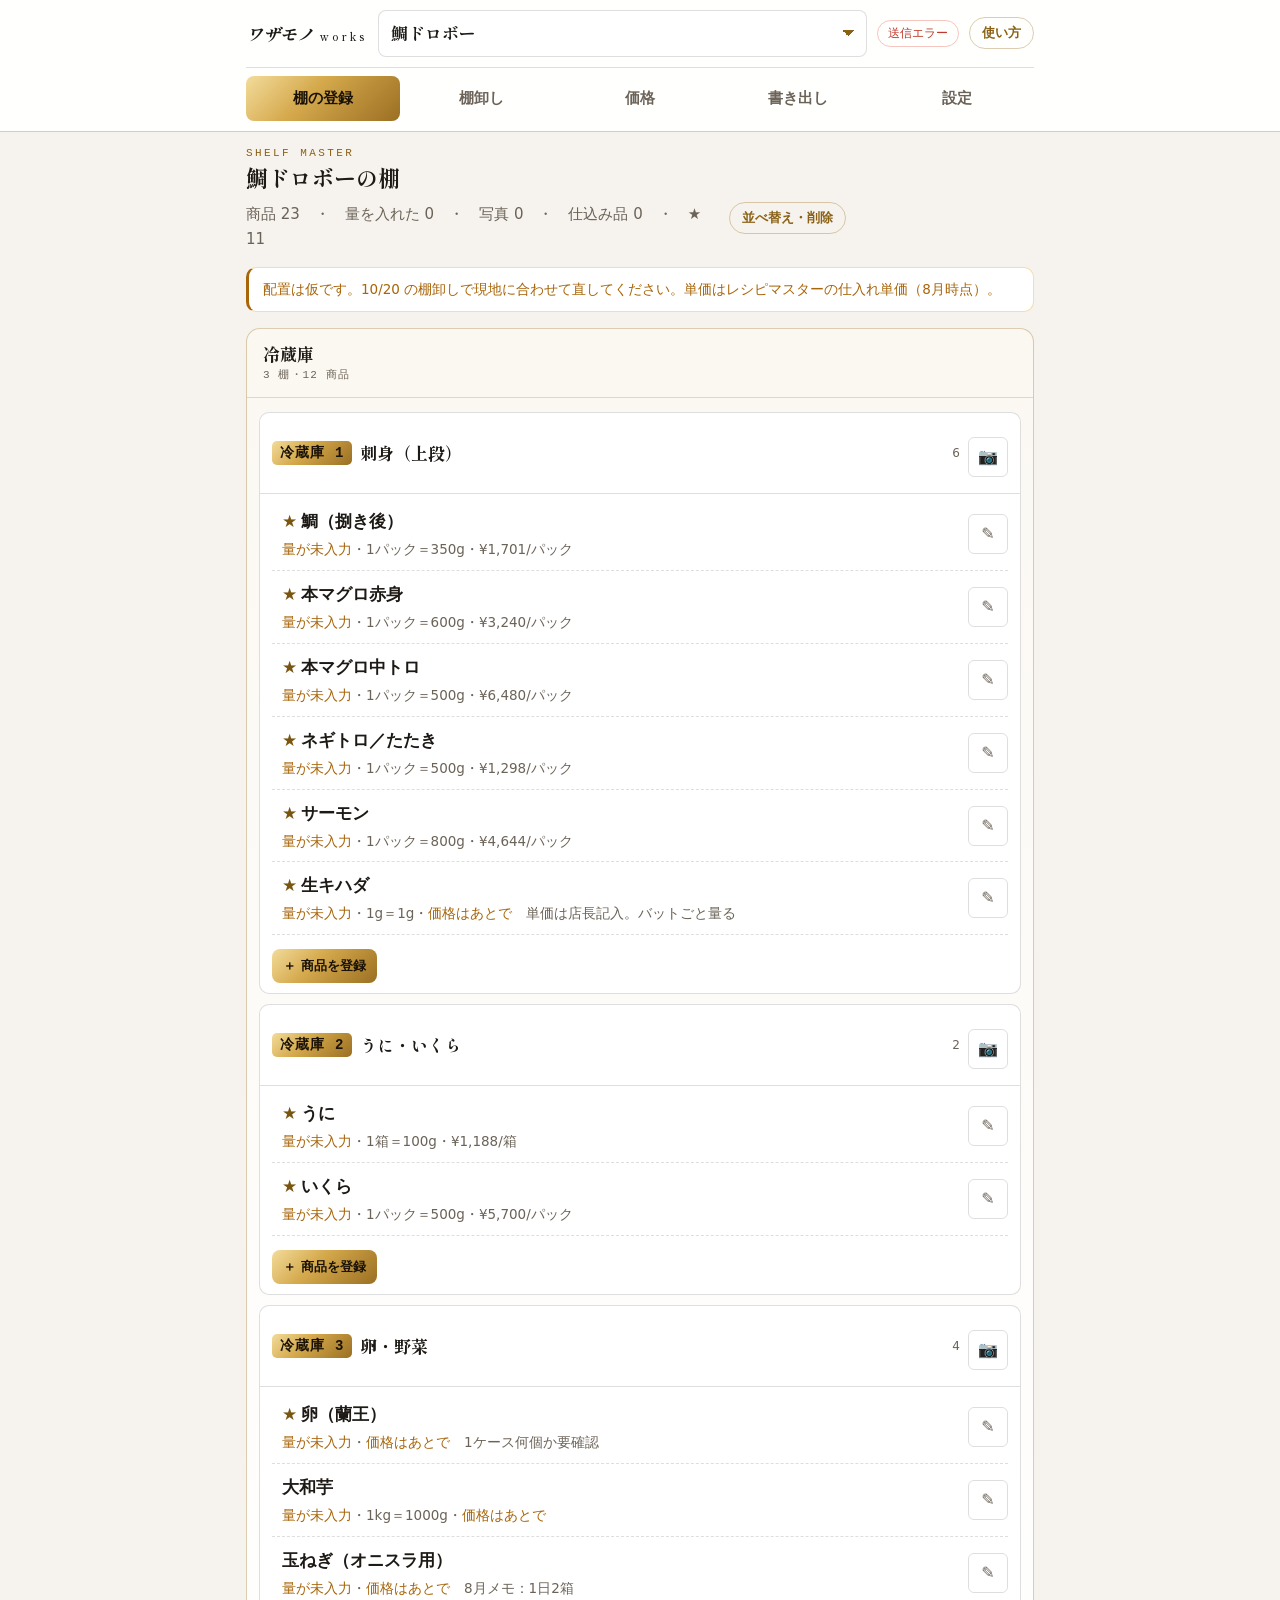
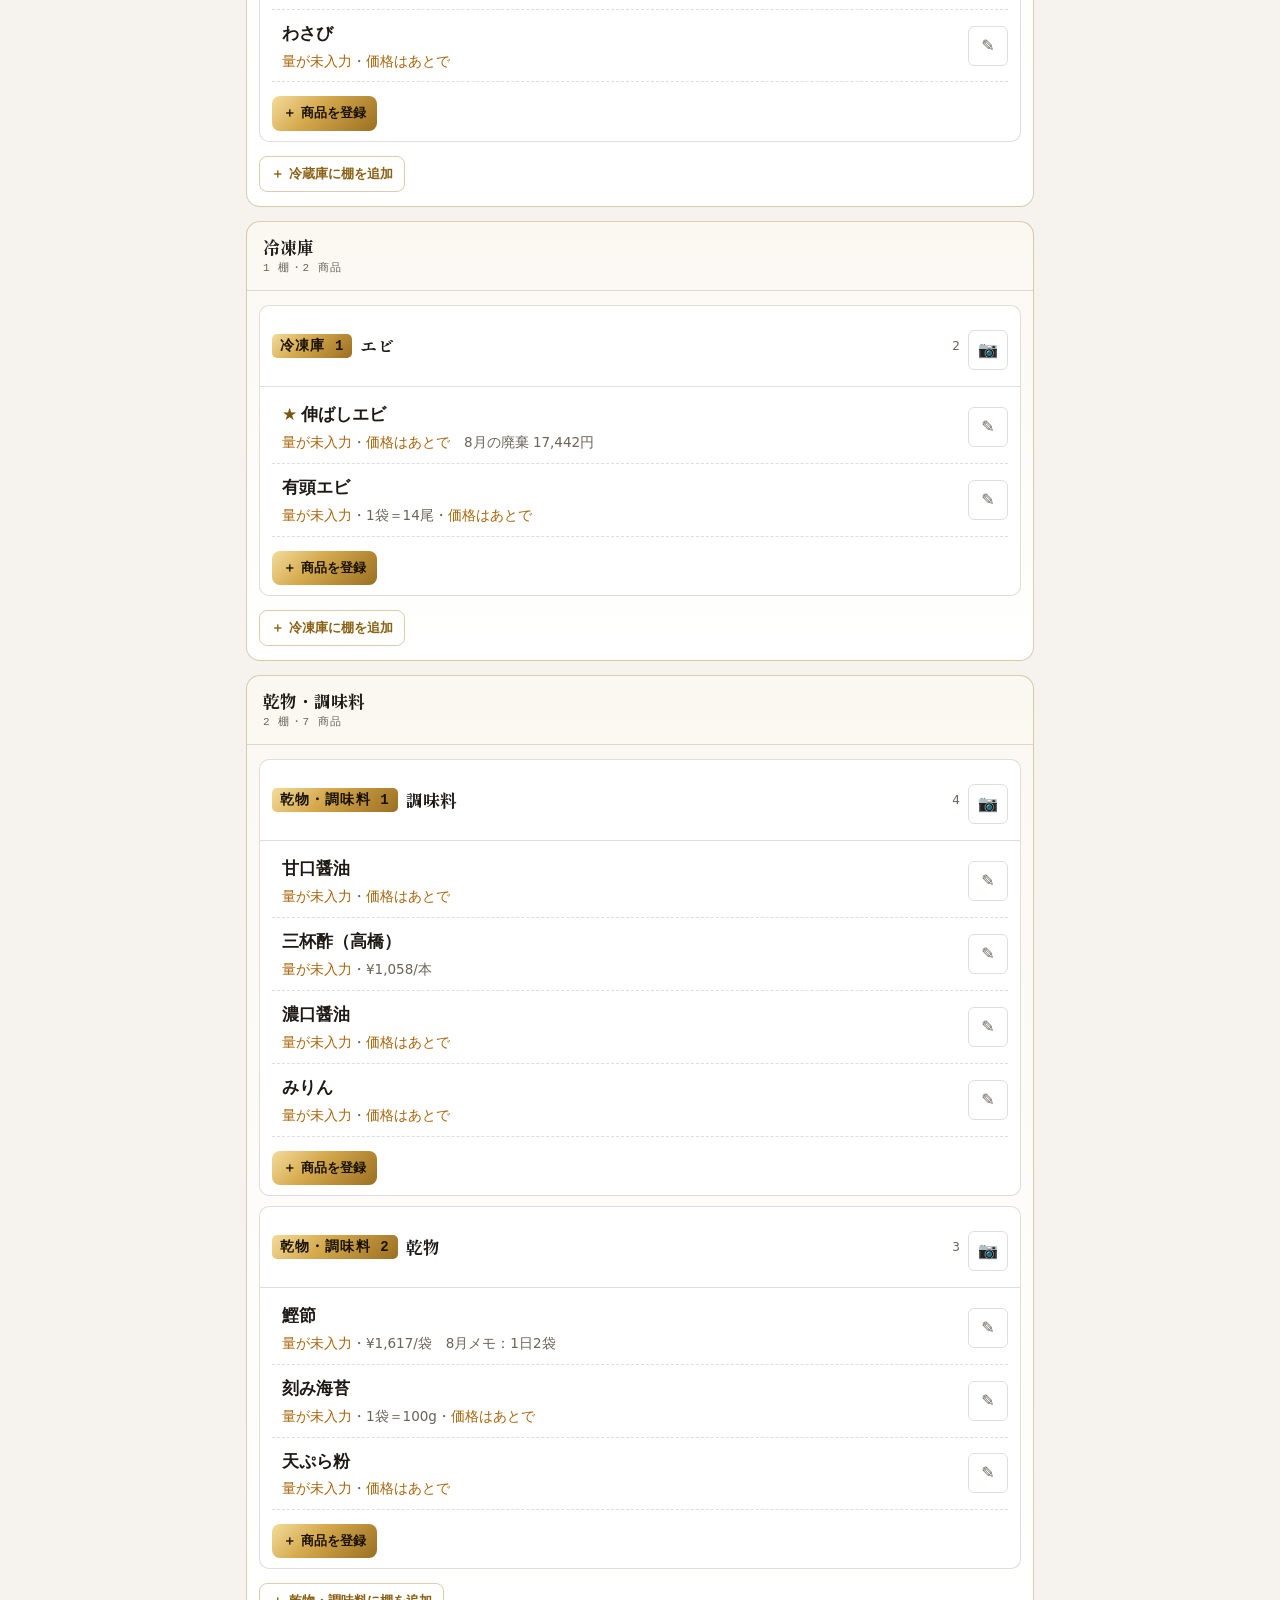
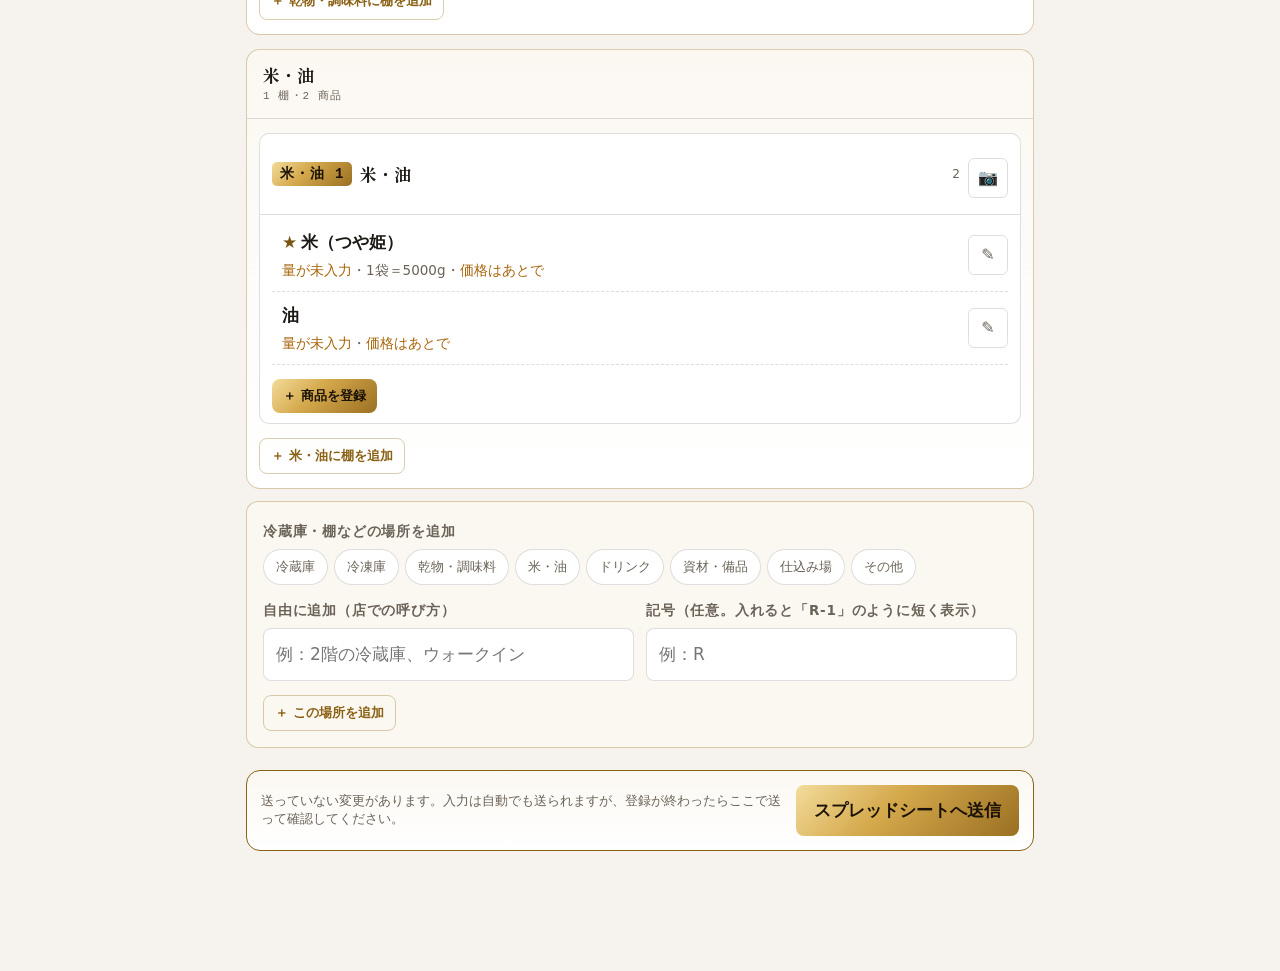
==== commit 8d18b8e2: "棚卸しアプリを見やすくする（明るい配色・大きめの文字・説明をたたむ・並べ替えと削除は切り替え） Co-Authored-By: Claude Opus 5.5 (1M context) <norepl" ====
--- a/tanaoroshi/index.html
+++ b/tanaoroshi/index.html
@@ -3,8 +3,8 @@
 <head>
 <meta charset="utf-8">
 <meta name="viewport" content="width=device-width, initial-scale=1, viewport-fit=cover">
-<meta name="theme-color" content="#0b0a09">
-<meta name="color-scheme" content="dark">
+<meta name="theme-color" content="#f6f3ee">
+<meta name="color-scheme" content="light">
 <meta name="robots" content="noindex,nofollow">
 <title>棚卸し 棚マスタ</title>
 <link rel="manifest" href="manifest.webmanifest">
@@ -12,7 +12,7 @@
 <meta name="apple-mobile-web-app-capable" content="yes">
 <meta name="mobile-web-app-capable" content="yes">
 <meta name="apple-mobile-web-app-title" content="棚卸し">
-<meta name="apple-mobile-web-app-status-bar-style" content="black">
+<meta name="apple-mobile-web-app-status-bar-style" content="default">
 <link rel="preconnect" href="https://fonts.googleapis.com">
 <link href="https://fonts.googleapis.com/css2?family=Shippori+Mincho:wght@500;700;800&display=swap" rel="stylesheet">
 <style>
@@ -174,6 +174,42 @@
 .toast{position:fixed;left:50%;bottom:calc(28px + env(safe-area-inset-bottom,0px));transform:translateX(-50%);background:var(--gold-grad);color:#1a1206;font-weight:700;padding:10px 18px;border-radius:99px;font-size:14px;z-index:50;max-width:90vw}
 .diag{white-space:pre-wrap;word-break:break-all;font:11px/1.6 var(--mono);color:var(--sub);background:var(--field);border:1px solid var(--line2);border-radius:8px;padding:10px;margin-top:10px}
 @media(prefers-reduced-motion:reduce){*{transition:none!important}}
+
+/* 見やすさ調整（2026-10-24）：明るい配色・大きめの文字・説明はたたむ・並べ替えと削除は「並べ替え」を押したときだけ出す */
+:root{
+  --bg:#f6f3ee; --panel:#ffffff; --panel2:#fbf8f2; --field:#ffffff;
+  --ink:#1d1a16; --sub:#6b6358; --line:rgba(154,111,34,.35); --line2:rgba(0,0,0,.13);
+  --gold:#8a6115; --gold-hi:#7a5512;
+  --ok:#2e7d4f; --warn:#a8650a; --err:#c0392b;
+  color-scheme:light;
+}
+body{font-size:17px}
+body::before{background:var(--bg)}
+.bar{background:rgba(255,255,255,.94)}
+.mark{color:var(--ink)}
+@media(max-width:520px){.bar .mark{display:none}}
+.tab{font-size:14.5px;padding:10px 0}
+label,.lb{font-size:13.5px}
+input,select,textarea{font-size:17px}
+.hero{padding:16px 0 2px}
+.hero h2{font-size:22px}
+.hero p{font-size:15px}
+body:not(.help) .hero p:not(.keep){display:none}
+.uibtn{background:none;border:1px solid var(--line);color:var(--gold);border-radius:99px;padding:4px 12px;font-size:13px;font-weight:600;cursor:pointer;white-space:nowrap}
+.uibtn.on{background:var(--gold-grad);color:#1a1206;border-color:transparent}
+.ic{width:40px;height:40px;font-size:16px}
+body:not(.editmode) .loc [data-act$="-up"],body:not(.editmode) .loc [data-act$="-down"],body:not(.editmode) .loc [data-act="ask-del"]{display:none}
+.it .ph.none{display:none}
+.it .n{font-size:17px}
+.it .d{font-size:13.5px}
+.sum{grid-template-columns:1fr 1fr;gap:8px}
+.tile{padding:9px 12px}
+.tile .v{font-size:19px}
+.row{grid-template-columns:auto 1fr 120px;padding:10px 0}
+.row .n{font-size:17px}
+.row .d{font-size:13.5px}
+.row input{font-size:20px;padding:11px 10px}
+.row input.done{border-color:var(--ok);background:#f1f8f3}
 </style>
 </head>
 <body>
@@ -191,6 +227,7 @@
   <div class="mark"><span class="wz">ワザモノ</span><span class="wk">works</span></div>
   <select id="store" aria-label="店舗"></select>
   <button class="stat" id="stat" title="同期の状態。タップで設定">－</button>
+  <button class="uibtn" data-ui="help" title="各画面の説明を出す・しまう">使い方</button>
   <div class="tabs" role="tablist">
     <button class="tab on" data-v="reg" role="tab">棚の登録</button>
     <button class="tab" data-v="count" role="tab">棚卸し</button>
@@ -423,6 +460,7 @@
   $$('.tab').forEach(b => b.onclick = () => setView(b.dataset.v));
   $('#stat').onclick = () => setView('cfg');
   $('#app').addEventListener('click', onClick);
+  document.addEventListener('click', e => { const b = e.target.closest('[data-ui]'); if (!b) return; const on = document.body.classList.toggle(b.dataset.ui); document.querySelectorAll('[data-ui="' + b.dataset.ui + '"]').forEach(x => x.classList.toggle('on', on)); });
   $('#app').addEventListener('input', onInput);
   $('#app').addEventListener('change', onChange);
   if (!canSync()) S.view = 'cfg';
@@ -456,7 +494,7 @@
   $('#app').innerHTML = `
     <div class="hero"><div class="eyebrow">SHELF MASTER</div><h2>${esc(S.store)}の棚</h2>
       <p>冷蔵庫や棚の名前を店の呼び方のまま入れて、そこにある商品と「いま何キロ・何個あるか」を登録します。価格はあとから足せます。</p>
-      <p style="font-variant-numeric:tabular-nums">商品 ${n}　・　量を入れた ${counted}　・　写真 ${photos}　・　仕込み品 ${preps}　・　★ ${stars}</p>
+      <p class="keep" style="font-variant-numeric:tabular-nums"><button class="uibtn${document.body.classList.contains('editmode') ? ' on' : ''}" data-ui="editmode" style="float:right;margin-left:8px">並べ替え・削除</button>商品 ${n}　・　量を入れた ${counted}　・　写真 ${photos}　・　仕込み品 ${preps}　・　★ ${stars}</p>
       ${st.note ? `<div class="notice">${esc(st.note)}</div>` : ''}
     </div>
     ${st.locations.map(locHtml).join('') || '<div class="empty">まだ場所がありません。下から冷蔵庫や棚を追加してください。</div>'}
